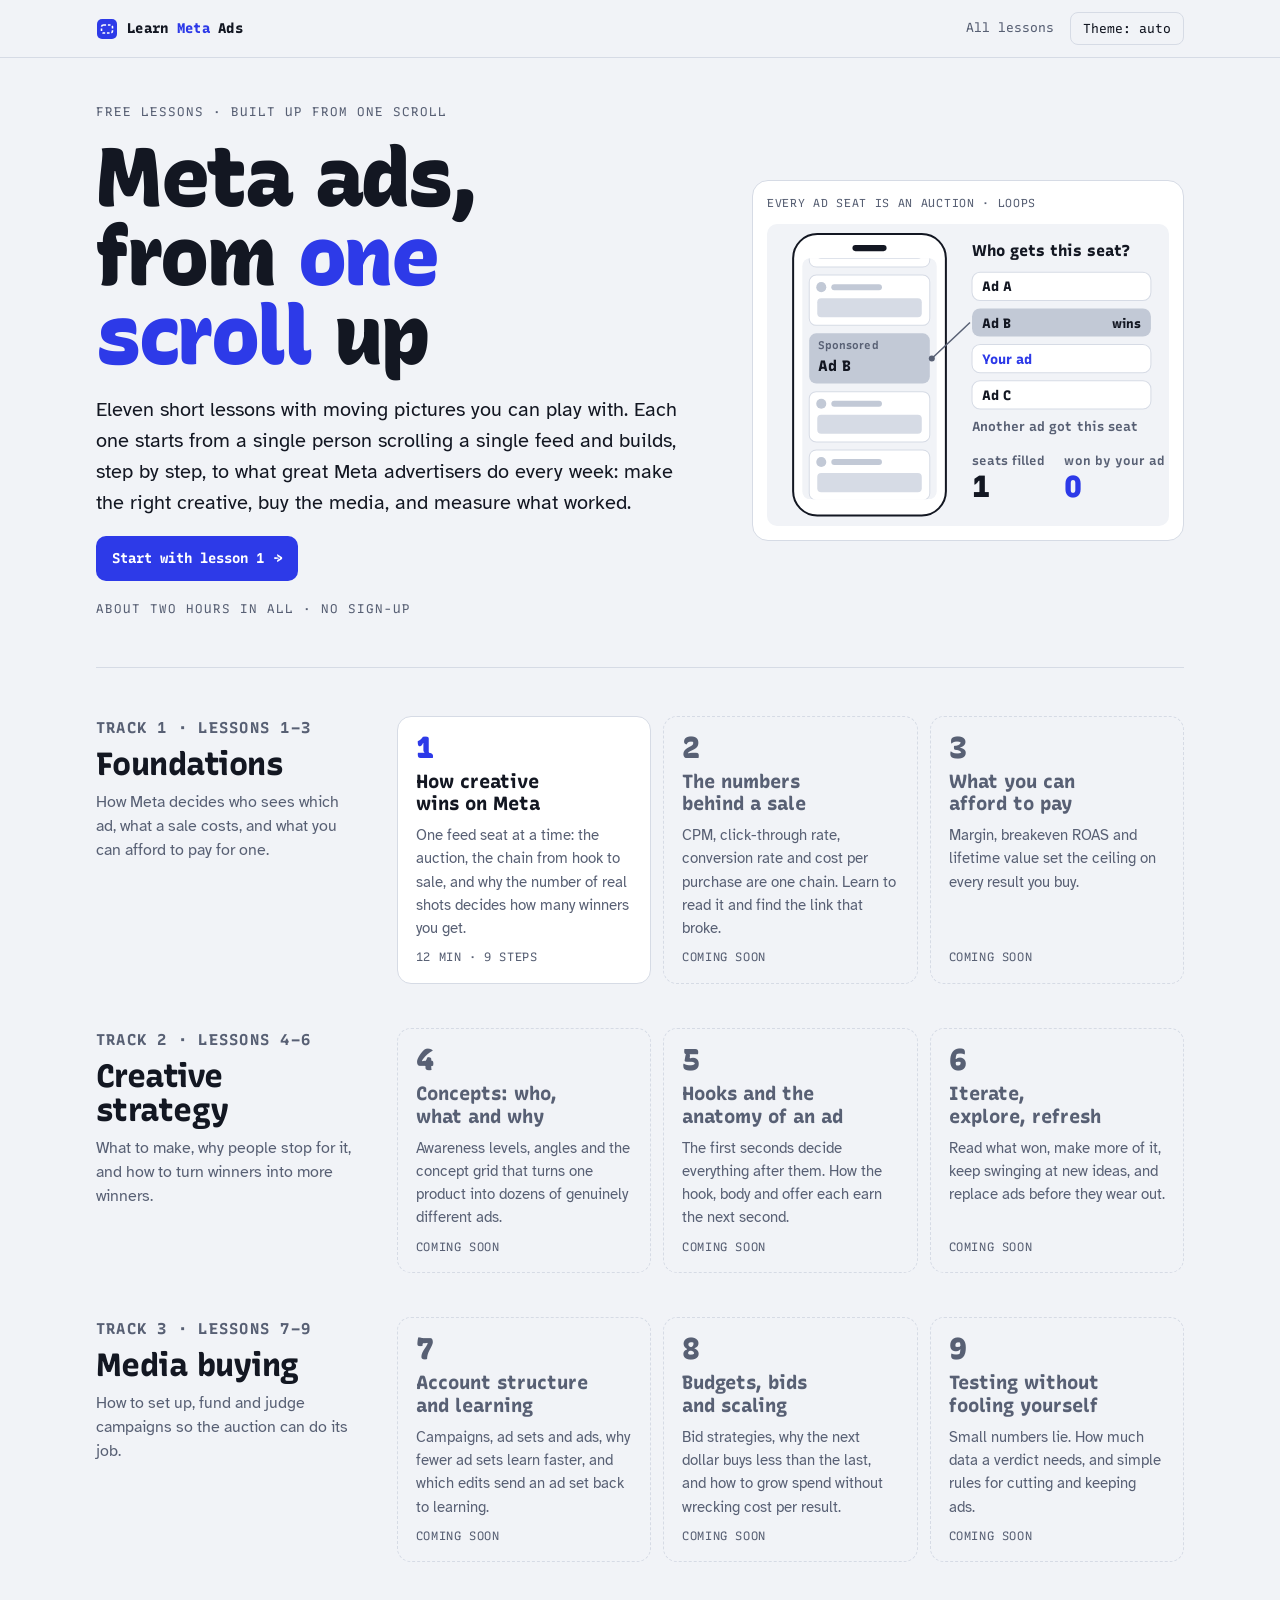
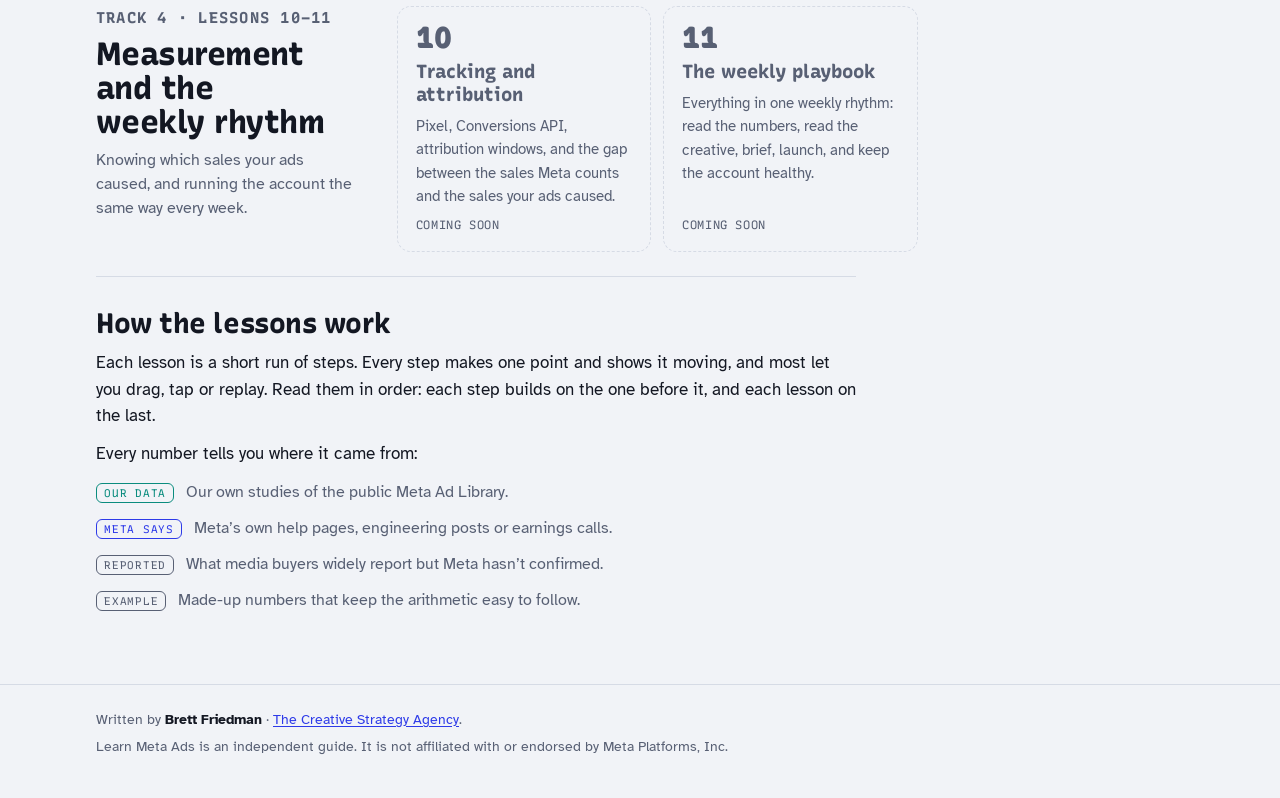
==== index.html @ d58ce07e "Launch Learn Meta Ads with lesson 1 and the home page Co-Authored-By: Claude Opus 5.5 <noreply@anthr" ====
<!doctype html>
<html lang="en">
<head>
<!-- head -->
<meta charset="utf-8">
<meta name="viewport" content="width=device-width, initial-scale=1, viewport-fit=cover">
<title>Learn Meta Ads: Meta advertising from the ground up</title>
<meta name="description" content="Free animated lessons on Meta ads: how the auction picks ads, creative strategy, media buying, measurement and the weekly routine of a great Meta advertiser.">
<link rel="canonical" href="https://learnmetaads.com/">
<meta property="og:type" content="website">
<meta property="og:site_name" content="Learn Meta Ads">
<meta property="og:title" content="Learn Meta Ads: Meta advertising from the ground up">
<meta property="og:description" content="Free animated lessons on Meta ads: how the auction picks ads, creative strategy, media buying, measurement and the weekly routine of a great Meta advertiser.">
<meta property="og:url" content="https://learnmetaads.com/">
<meta property="og:image" content="https://learnmetaads.com/og.png">
<meta name="twitter:card" content="summary_large_image">
<meta name="theme-color" content="#F1F3F7" media="(prefers-color-scheme: light)">
<meta name="theme-color" content="#0D1016" media="(prefers-color-scheme: dark)">
<link rel="icon" href="./favicon.svg" type="image/svg+xml">
<link rel="preconnect" href="https://fonts.googleapis.com">
<link rel="preconnect" href="https://fonts.gstatic.com" crossorigin>
<link rel="stylesheet" href="https://fonts.googleapis.com/css2?family=Atkinson+Hyperlegible:ital,wght@0,400;0,700;1,400&family=Recursive:slnt,wght,CASL,CRSV,MONO@-15..0,300..1000,0..1,0..1,0..1&display=swap">
<link rel="stylesheet" href="./assets/site.css">
<script>try{var t=localStorage.getItem('lma-theme');if(t==='light'||t==='dark')document.documentElement.dataset.theme=t}catch(e){}</script>
<!-- /head -->
</head>
<body>
<!-- bar -->
<header class="bar"><div class="bar-in">
<a class="mark" href="./"><svg width="22" height="22" viewBox="0 0 22 22" aria-hidden="true"><rect x="1" y="1" width="20" height="20" rx="5" style="fill:var(--you)"/><rect x="5.5" y="7" width="11" height="8" rx="2" style="fill:none;stroke:var(--on-you)" stroke-width="1.6" stroke-dasharray="2.6 1.8"/></svg><span>Learn <b>Meta</b> Ads</span></a>
<nav class="bar-nav" aria-label="Site"><a href="./#lessons">All lessons</a><button class="btn" type="button" data-theme-btn>Theme: auto</button></nav>
</div></header>
<!-- /bar -->
<main class="wrap">
  <header class="home-hero" id="top">
    <div class="copy">
      <p class="eyebrow">Free lessons · built up from one scroll</p>
      <h1>Meta ads, from <span>one scroll</span> up</h1>
      <p class="lede">Eleven short lessons with moving pictures you can play with. Each one starts from a single person scrolling a single feed and builds, step by step, to what great Meta advertisers do every week: make the right creative, buy the media, and measure what worked.</p>
      <a class="start" href="how-creative-wins/">Start with lesson 1 <span aria-hidden="true">→</span></a>
      <p class="eyebrow">About two hours in all · no sign-up</p>
    </div>
    <figure class="stage" id="hero">
      <div class="stage-head"><span class="tag">Every ad seat is an auction · loops</span></div>
      <canvas role="img" aria-label="A phone feed scrolls. Every fourth card is an empty ad seat. As each seat arrives, four ads compete for it and one fills it."></canvas>
    </figure>
  </header>

<!-- tracks -->
<div class="tracks" id="lessons">
<section class="track" aria-labelledby="t-foundations">
<div class="track-head"><p class="track-no">Track 1 · Lessons 1–3</p><h2 id="t-foundations">Foundations</h2><p>How Meta decides who sees which ad, what a sale costs, and what you can afford to pay for one.</p></div>
<ul class="cards">
<li><a class="card" href="how-creative-wins/"><span class="card-no">1</span><h3>How creative wins on Meta</h3><p>One feed seat at a time: the auction, the chain from hook to sale, and why the number of real shots decides how many winners you get.</p><span class="card-meta">12 min · 9 steps</span></a></li>
<li><div class="card soon"><span class="card-no">2</span><h3>The numbers behind a sale</h3><p>CPM, click-through rate, conversion rate and cost per purchase are one chain. Learn to read it and find the link that broke.</p><span class="card-meta">Coming soon</span></div></li>
<li><div class="card soon"><span class="card-no">3</span><h3>What you can afford to pay</h3><p>Margin, breakeven ROAS and lifetime value set the ceiling on every result you buy.</p><span class="card-meta">Coming soon</span></div></li>
</ul></section>
<section class="track" aria-labelledby="t-creative">
<div class="track-head"><p class="track-no">Track 2 · Lessons 4–6</p><h2 id="t-creative">Creative strategy</h2><p>What to make, why people stop for it, and how to turn winners into more winners.</p></div>
<ul class="cards">
<li><div class="card soon"><span class="card-no">4</span><h3>Concepts: who, what and why</h3><p>Awareness levels, angles and the concept grid that turns one product into dozens of genuinely different ads.</p><span class="card-meta">Coming soon</span></div></li>
<li><div class="card soon"><span class="card-no">5</span><h3>Hooks and the anatomy of an ad</h3><p>The first seconds decide everything after them. How the hook, body and offer each earn the next second.</p><span class="card-meta">Coming soon</span></div></li>
<li><div class="card soon"><span class="card-no">6</span><h3>Iterate, explore, refresh</h3><p>Read what won, make more of it, keep swinging at new ideas, and replace ads before they wear out.</p><span class="card-meta">Coming soon</span></div></li>
</ul></section>
<section class="track" aria-labelledby="t-buying">
<div class="track-head"><p class="track-no">Track 3 · Lessons 7–9</p><h2 id="t-buying">Media buying</h2><p>How to set up, fund and judge campaigns so the auction can do its job.</p></div>
<ul class="cards">
<li><div class="card soon"><span class="card-no">7</span><h3>Account structure and learning</h3><p>Campaigns, ad sets and ads, why fewer ad sets learn faster, and which edits send an ad set back to learning.</p><span class="card-meta">Coming soon</span></div></li>
<li><div class="card soon"><span class="card-no">8</span><h3>Budgets, bids and scaling</h3><p>Bid strategies, why the next dollar buys less than the last, and how to grow spend without wrecking cost per result.</p><span class="card-meta">Coming soon</span></div></li>
<li><div class="card soon"><span class="card-no">9</span><h3>Testing without fooling yourself</h3><p>Small numbers lie. How much data a verdict needs, and simple rules for cutting and keeping ads.</p><span class="card-meta">Coming soon</span></div></li>
</ul></section>
<section class="track" aria-labelledby="t-measure">
<div class="track-head"><p class="track-no">Track 4 · Lessons 10–11</p><h2 id="t-measure">Measurement and the weekly rhythm</h2><p>Knowing which sales your ads caused, and running the account the same way every week.</p></div>
<ul class="cards">
<li><div class="card soon"><span class="card-no">10</span><h3>Tracking and attribution</h3><p>Pixel, Conversions API, attribution windows, and the gap between the sales Meta counts and the sales your ads caused.</p><span class="card-meta">Coming soon</span></div></li>
<li><div class="card soon"><span class="card-no">11</span><h3>The weekly playbook</h3><p>Everything in one weekly rhythm: read the numbers, read the creative, brief, launch, and keep the account healthy.</p><span class="card-meta">Coming soon</span></div></li>
</ul></section>
</div>
<!-- /tracks -->

  <section class="about" aria-labelledby="how">
    <h2 id="how">How the lessons work</h2>
    <p>Each lesson is a short run of steps. Every step makes one point and shows it moving, and most let you drag, tap or replay. Read them in order: each step builds on the one before it, and each lesson on the last.</p>
    <p>Every number tells you where it came from:</p>
    <p class="data"><span class="label">Our data</span><span>Our own studies of the public Meta Ad Library.</span></p>
    <p class="data meta"><span class="label">Meta says</span><span>Meta’s own help pages, engineering posts or earnings calls.</span></p>
    <p class="data rep"><span class="label">Reported</span><span>What media buyers widely report but Meta hasn’t confirmed.</span></p>
    <p class="data rep"><span class="label">Example</span><span>Made-up numbers that keep the arithmetic easy to follow.</span></p>
  </section>
</main>
<!-- foot -->
<footer class="foot"><div class="foot-in">
<p>Written by <b>Brett Friedman</b> · <a href="https://thecreativestrategyagency.com/">The Creative Strategy Agency</a>.</p>
<p>Learn Meta Ads is an independent guide. It is not affiliated with or endorsed by Meta Platforms, Inc.</p>
</div></footer>
<!-- /foot -->
<script src="assets/engine.js"></script>
<script>
(() => {
'use strict';
const {C, TAU, seg, easeOut, rrect, txt, scene} = LMA;
const PAT = ['B', 'You', 'A', 'C', 'You', 'A', 'B', 'You'];
scene('hero', {loop:true, rest:4.7, draw(ctx, t){
  const P = {x:26, y:10, w:152, h:280}, S = {x:35, y:34, w:134, h:240};
  rrect(ctx, P.x, P.y, P.w, P.h, 24); ctx.fillStyle = C.surface; ctx.fill(); ctx.lineWidth = 2; ctx.strokeStyle = C.ink; ctx.stroke();
  rrect(ctx, P.x + P.w / 2 - 17, P.y + 11, 34, 6, 3); ctx.fillStyle = C.ink; ctx.fill();
  const pitch = 58, ch = 50, speed = 72, fill = S.h * .42, off = t * speed;
  const cx = S.x + 7, cw = S.w - 14;
  ctx.save(); rrect(ctx, S.x, S.y, S.w, S.h, 8); ctx.clip();
  ctx.fillStyle = C.bg; ctx.fillRect(S.x, S.y, S.w, S.h);
  const k0 = Math.max(0, Math.floor((off - 8) / pitch) - 1);
  for (let k = k0; k < k0 + 7; k++){
    const y = S.y + 8 + k * pitch - off;
    if (y > S.y + S.h || y + ch < S.y) continue;
    if (k % 4 === 3){
      const n = (k - 3) / 4, tf = (8 + k * pitch - fill) / speed;
      if (t < tf){
        ctx.save(); ctx.setLineDash([5, 4]); ctx.lineWidth = 1.5; ctx.strokeStyle = C.you; rrect(ctx, cx + .75, y + .75, cw - 1.5, ch - 1.5, 7); ctx.stroke(); ctx.restore();
        txt(ctx, 'ad seat', cx + cw / 2, y + ch / 2 + 4.5, {size:12.5, w:800, color:C.you, align:'center'});
      } else {
        const who = PAT[n % PAT.length], a = easeOut(seg(t, tf, tf + .3)), you = who === 'You';
        ctx.save(); ctx.globalAlpha = a; rrect(ctx, cx, y, cw, ch, 7); ctx.fillStyle = you ? C.you : C.faint; ctx.fill(); ctx.restore();
        txt(ctx, 'Sponsored', cx + 9, y + 16, {size:11, w:650, color:you ? C.onyou : C.muted, alpha:a});
        txt(ctx, you ? 'Your ad' : 'Ad ' + who, cx + 9, y + 37, {size:15, w:800, color:you ? C.onyou : C.ink, alpha:a});
      }
    } else {
      rrect(ctx, cx, y, cw, ch, 7); ctx.fillStyle = C.surface; ctx.fill(); ctx.lineWidth = 1; ctx.strokeStyle = C.line; ctx.stroke();
      ctx.fillStyle = C.faint; ctx.beginPath(); ctx.arc(cx + 12, y + 12, 5, 0, TAU); ctx.fill();
      rrect(ctx, cx + 22, y + 9, cw * .42, 6, 3); ctx.fill();
      rrect(ctx, cx + 8, y + 23, cw - 16, 19, 4); ctx.fillStyle = C.line; ctx.fill();
    }
  }
  ctx.restore();

  const X = 204, keys = ['A', 'B', 'You', 'C'];
  const sp = 4 * pitch / speed, base = (8 + 3 * pitch - fill) / speed;
  const n = Math.max(0, Math.floor((t - 1 - base) / sp) + 1), tf = base + n * sp, who = PAT[n % PAT.length];
  txt(ctx, 'Who gets this seat?', X, 32, {size:15.5, w:800});
  for (let i = 0; i < 4; i++){
    const y = 48 + i * 36, k = keys[i], isYou = k === 'You', won = t >= tf && who === k;
    rrect(ctx, X, y, 178, 28, 8);
    ctx.fillStyle = won ? (isYou ? C.you : C.faint) : C.surface; ctx.fill();
    if (!won){ ctx.lineWidth = 1; ctx.strokeStyle = C.line; ctx.stroke(); }
    txt(ctx, isYou ? 'Your ad' : 'Ad ' + k, X + 10, y + 19, {size:13.5, w:800, color:won && isYou ? C.onyou : (isYou ? C.you : C.ink)});
    if (t < tf){
      const w = 16 + 46 * (.5 + .5 * Math.sin(t * 5.2 + i * 1.9));
      rrect(ctx, X + 82, y + 10, w, 8, 4); ctx.fillStyle = isYou ? C.you : C.faint; ctx.fill();
    } else if (won){
      txt(ctx, 'wins', X + 168, y + 19, {size:12.5, w:800, color:isYou ? C.onyou : C.ink, align:'right'});
    }
  }
  if (t >= tf){
    const i = keys.indexOf(who), a = 1 - seg(t, tf + .6, tf + 1);
    const sy = S.y + 8 + (4 * n + 3) * pitch - off + ch / 2;
    if (a > 0 && sy > S.y && sy < S.y + S.h){
      ctx.save(); ctx.globalAlpha = a; ctx.strokeStyle = who === 'You' ? C.you : C.muted; ctx.lineWidth = 1.5;
      ctx.beginPath(); ctx.moveTo(X - 2, 48 + i * 36 + 14); ctx.lineTo(cx + cw + 2, sy); ctx.stroke();
      ctx.fillStyle = ctx.strokeStyle; ctx.beginPath(); ctx.arc(cx + cw + 2, sy, 3, 0, TAU); ctx.fill(); ctx.restore();
    }
  }
  txt(ctx, t < tf ? 'Scoring each ad for them' : (who === 'You' ? 'Your ad got this seat' : 'Another ad got this seat'), X, 206, {size:13, w:650, color:C.muted});
  const nf = t < base ? 0 : Math.floor((t - base) / sp) + 1;
  const yw = Math.floor(nf / 8) * 3 + PAT.slice(0, nf % 8).filter(x => x === 'You').length;
  txt(ctx, 'seats filled', X, 240, {size:12.5, w:650, color:C.muted});
  txt(ctx, String(nf), X, 272, {size:30, w:860});
  txt(ctx, 'won by your ad', X + 92, 240, {size:12.5, w:650, color:C.muted});
  txt(ctx, String(yw), X + 92, 272, {size:30, w:860, color:C.you});
}});
})();
</script>
</body>
</html>
---- assets/site.css ----
/* Learn Meta Ads: shared styles.
   Each lesson is a run of small experiments read top to bottom. A step pairs a short explanation with a live stage; on phones the stage drops under the text. */
:root{
  --bg:#F1F3F7;
  --surface:#FFFFFF;
  --ink:#131722;
  --muted:#586074;
  --line:#D6DBE5;
  --faint:#C2C9D6;
  --you:#2D3AE8;
  --you-soft:#E2E5FF;
  --on-you:#FFFFFF;
  --alt:#0A8C7E;
  --alt-soft:#D9F2EE;
  --win:#E3A300;
  --on-win:#1C1503;
  --loss:#C23B26;
  --loss-soft:#FBE3DE;
  --display:"Recursive", ui-sans-serif, system-ui, -apple-system, "Segoe UI", sans-serif;
  --body:"Atkinson Hyperlegible", ui-sans-serif, system-ui, -apple-system, "Segoe UI", sans-serif;
  --mono:"Recursive", ui-monospace, "SF Mono", Menlo, Consolas, monospace;
  color-scheme:light;
}
@media (prefers-color-scheme: dark){
  :root:not([data-theme="light"]){
    --bg:#0D1016; --surface:#151A23; --ink:#E6E9F0; --muted:#98A1B3; --line:#262D3A; --faint:#3A4354;
    --you:#8B95FF; --you-soft:#1D2350; --on-you:#0D1016; --alt:#3BCAB7; --alt-soft:#11302C; --win:#F2BD38; --on-win:#1C1503;
    --loss:#FF7B61; --loss-soft:#3A1A14;
    color-scheme:dark;
  }
}
:root[data-theme="dark"]{
  --bg:#0D1016; --surface:#151A23; --ink:#E6E9F0; --muted:#98A1B3; --line:#262D3A; --faint:#3A4354;
  --you:#8B95FF; --you-soft:#1D2350; --on-you:#0D1016; --alt:#3BCAB7; --alt-soft:#11302C; --win:#F2BD38; --on-win:#1C1503;
  --loss:#FF7B61; --loss-soft:#3A1A14;
  color-scheme:dark;
}
*{box-sizing:border-box}
html{-webkit-text-size-adjust:100%;padding-top:env(safe-area-inset-top,0px);padding-bottom:env(safe-area-inset-bottom,0px)}
@media (prefers-reduced-motion: no-preference){html{scroll-behavior:smooth}}
body{margin:0;background:var(--bg);color:var(--ink);font-family:var(--body);font-size:17px;line-height:1.55;-webkit-font-smoothing:antialiased}
img,svg{max-width:100%}
[hidden]{display:none!important}
a{color:var(--you);text-underline-offset:2px}
.gut{padding-left:max(16px,env(safe-area-inset-left,0px));padding-right:max(16px,env(safe-area-inset-right,0px))}
.wrap{max-width:1120px;margin:0 auto;padding-left:max(16px,env(safe-area-inset-left,0px));padding-right:max(16px,env(safe-area-inset-right,0px));padding-block:8px 40px}

.eyebrow,.stepno,.tag,.label,.toc a,.btn,.formula,.sliders output,.mark,.bar-nav a,.pager small,.card-meta,.track-no{font-family:var(--mono);font-variation-settings:"MONO" 1,"CASL" 0}
.eyebrow{font-size:12.5px;letter-spacing:.08em;text-transform:uppercase;color:var(--muted);margin:0}

/* site bar */
.bar{border-bottom:1px solid var(--line);background:var(--bg)}
.bar-in{max-width:1120px;margin:0 auto;padding-left:max(16px,env(safe-area-inset-left,0px));padding-right:max(16px,env(safe-area-inset-right,0px));padding-block:12px;display:flex;flex-wrap:wrap;align-items:center;justify-content:space-between;gap:10px 18px}
.mark{display:inline-flex;align-items:center;gap:9px;font-size:14px;font-weight:800;letter-spacing:.02em;color:var(--ink);text-decoration:none}
.mark svg{flex:none}
.mark span b{color:var(--you);font-weight:800}
.bar-nav{display:flex;align-items:center;gap:6px 16px;flex-wrap:wrap}
.bar-nav a{font-size:13px;color:var(--muted);text-decoration:none}
.bar-nav a:hover{color:var(--ink)}

/* lesson hero */
.hero{display:grid;gap:20px;padding-block:28px 44px;border-bottom:1px solid var(--line)}
h1{font-family:var(--display);font-variation-settings:"CASL" 1;font-weight:860;font-size:clamp(40px,7.2vw,82px);line-height:.96;letter-spacing:-.028em;margin:0;max-width:13ch;text-wrap:balance}
h1 span{color:var(--you)}
.lede{margin:0;max-width:58ch;font-size:clamp(17px,1.6vw,20px)}
.toc{display:flex;flex-wrap:wrap;gap:8px;margin:6px 0 0;padding:0;list-style:none}
.toc a{display:inline-flex;gap:8px;align-items:baseline;font-size:13px;padding:7px 11px;border:1px solid var(--line);border-radius:999px;background:var(--surface);color:var(--ink);text-decoration:none}
.toc a:hover{border-color:var(--you)}
.toc a b{color:var(--you)}

/* steps */
.step{display:grid;grid-template-columns:minmax(0,5fr) minmax(0,7fr);gap:clamp(20px,4vw,52px);align-items:start;padding-block:56px;border-bottom:1px solid var(--line);scroll-margin-top:8px}
.copy{display:grid;gap:14px;min-width:0}
.copy p,.copy ul,.copy ol{margin:0;max-width:62ch}
.copy ul,.copy ol{padding-left:20px;display:grid;gap:6px}
.stepno{font-size:13px;letter-spacing:.07em;text-transform:uppercase;color:var(--you);font-weight:700;margin:0}
h2{font-family:var(--display);font-variation-settings:"CASL" .55;font-weight:790;font-size:clamp(28px,3.3vw,40px);line-height:1.06;letter-spacing:-.016em;margin:0;text-wrap:balance}
.label{display:inline-block;font-size:11px;letter-spacing:.07em;text-transform:uppercase;padding:4px 8px 3px;border-radius:6px;white-space:nowrap;line-height:1.2}
.so,.data,.do{display:grid;grid-template-columns:auto minmax(0,1fr);gap:12px;align-items:baseline}
.so{font-weight:700;font-size:17.5px}
.so .label{background:var(--you);color:var(--on-you)}
.data{font-size:15.5px;color:var(--muted)}
.data .label{border:1px solid var(--alt);color:var(--alt);padding:3px 7px 2px}
.data.meta .label{border-color:var(--you);color:var(--you)}
.data.rep .label{border-color:var(--muted);color:var(--muted)}
.data strong{color:var(--ink)}
.do{font-size:15.5px}
.do .label{background:var(--alt-soft);color:var(--ink);border:1px solid var(--alt);padding:3px 7px 2px}

.stage{margin:0;background:var(--surface);border:1px solid var(--line);border-radius:16px;padding:14px;display:grid;gap:12px;min-width:0}
.stage-head{display:flex;flex-wrap:wrap;justify-content:space-between;align-items:center;gap:8px}
.tag{font-size:11.5px;letter-spacing:.06em;text-transform:uppercase;color:var(--muted)}
canvas{display:block;width:100%;height:auto;max-width:100%;border-radius:10px;background:var(--bg);touch-action:manipulation}
canvas.tap{cursor:pointer}
.btns{display:flex;flex-wrap:wrap;gap:8px}
.btn{font-size:13px;line-height:1;padding:9px 12px;border-radius:8px;border:1px solid var(--line);background:var(--bg);color:var(--ink);cursor:pointer}
.btn:hover{border-color:var(--ink)}
.btn.primary{background:var(--you);border-color:var(--you);color:var(--on-you)}
.btn[aria-pressed="true"]{background:var(--ink);border-color:var(--ink);color:var(--bg)}
.btn:focus-visible,.toc a:focus-visible,input[type=range]:focus-visible,a:focus-visible,select:focus-visible{outline:2px solid var(--you);outline-offset:2px}

.chain{display:flex;flex-wrap:wrap;gap:6px 16px;font-size:14px;margin:0;padding:0;list-style:none}
.chain li{display:flex;align-items:center;gap:7px}
.chain b{font-variant-numeric:tabular-nums}
.sw{width:11px;height:11px;border-radius:50%;flex:none}
.formula{font-size:13px;margin:0;color:var(--muted);overflow-wrap:anywhere;line-height:1.5}
.formula strong{color:var(--ink)}
.sliders{display:grid;grid-template-columns:repeat(2,minmax(0,1fr));gap:12px 20px}
.sliders.one{grid-template-columns:minmax(0,1fr)}
.sliders label{display:grid;gap:4px;font-size:14.5px}
.sliders .row{display:flex;justify-content:space-between;gap:8px}
.sliders .row em{font-style:normal;color:var(--muted)}
.sliders output{font-weight:700;font-variant-numeric:tabular-nums}
input[type=range]{width:100%;margin:0;accent-color:var(--you)}
.legend{display:flex;flex-wrap:wrap;gap:6px 16px;margin:0;padding:0;list-style:none;font-size:14px;color:var(--muted)}
.legend li{display:flex;align-items:center;gap:7px}
.legend svg{flex:none}
.vol{display:flex;flex-wrap:wrap;align-items:baseline;gap:6px 10px;margin:0;font-size:15px}
.vol b{font-family:var(--display);font-variation-settings:"CASL" 1;font-weight:860;font-size:34px;line-height:1;font-variant-numeric:tabular-nums}
.vol b.w{color:var(--on-win);background:var(--win);padding:2px 8px 0;border-radius:8px}
.vol b.l{color:var(--loss)}
.readout{display:grid;grid-template-columns:repeat(auto-fit,minmax(min(100%,120px),1fr));gap:8px;margin:0}
.readout div{background:var(--bg);border-radius:10px;padding:8px 10px;display:grid;gap:2px;min-width:0}
.readout dt{font-size:12.5px;color:var(--muted)}
.readout dd{margin:0;font-family:var(--display);font-variation-settings:"CASL" .6;font-weight:820;font-size:22px;line-height:1.1;font-variant-numeric:tabular-nums}
.readout .hot dd{color:var(--you)}
.readout .bad dd{color:var(--loss)}

.tbl{overflow-x:auto;margin:0;max-width:100%}
.tbl table{border-collapse:collapse;font-size:14.5px;min-width:480px;width:100%}
.tbl th,.tbl td{text-align:left;padding:8px 10px;border-bottom:1px solid var(--line);vertical-align:top}
.tbl th{font-family:var(--mono);font-variation-settings:"MONO" 1;font-size:12px;letter-spacing:.05em;text-transform:uppercase;color:var(--muted);font-weight:600}

.recap{padding-block:56px;border-bottom:1px solid var(--line);display:grid;gap:22px;scroll-margin-top:8px}
.recap ol{list-style:none;margin:0;padding:0;display:grid;gap:14px;counter-reset:r;max-width:820px}
.recap li{counter-increment:r;display:grid;grid-template-columns:44px minmax(0,1fr);gap:14px;align-items:baseline;font-size:clamp(18px,1.8vw,21px);line-height:1.4}
.recap li::before{content:counter(r);font-family:var(--display);font-variation-settings:"CASL" 1;font-weight:860;font-size:30px;line-height:1;color:var(--you)}

.sources{padding-block:36px 8px;display:grid;gap:12px;font-size:14.5px;color:var(--muted)}
.sources h3{font-family:var(--display);font-variation-settings:"CASL" .5;font-weight:760;font-size:18px;color:var(--ink);margin:0}
.sources ul{margin:0;padding-left:18px;display:grid;gap:6px;max-width:84ch}

/* prev / next */
.pager{display:grid;grid-template-columns:repeat(2,minmax(0,1fr));gap:12px;padding-block:28px 8px}
.pager > a,.pager > div{display:grid;gap:4px;padding:16px 18px;border:1px solid var(--line);border-radius:14px;background:var(--surface);color:var(--ink);text-decoration:none;min-width:0}
.pager > div.soon{border-style:dashed;background:transparent;color:var(--muted)}
.pager a:hover{border-color:var(--you)}
.pager .next{text-align:right}
.pager small{font-size:12px;letter-spacing:.07em;text-transform:uppercase;color:var(--muted)}
.pager span{font-family:var(--display);font-variation-settings:"CASL" .55;font-weight:780;font-size:19px;line-height:1.2}
.pager .gap{visibility:hidden}

/* site footer */
.foot{border-top:1px solid var(--line);margin-top:24px}
.foot-in{max-width:1120px;margin:0 auto;padding-left:max(16px,env(safe-area-inset-left,0px));padding-right:max(16px,env(safe-area-inset-right,0px));padding-block:24px 40px;display:grid;gap:6px;font-size:14px;color:var(--muted)}
.foot-in p{margin:0;max-width:80ch}
.foot-in b{color:var(--ink)}

/* home */
.home-hero{display:grid;grid-template-columns:minmax(0,7fr) minmax(0,5fr);gap:clamp(20px,4vw,52px);align-items:center;padding-block:36px 48px;border-bottom:1px solid var(--line)}
.home-hero .copy{gap:18px}
.home-hero h1{max-width:11ch}
.start{display:inline-flex;align-items:center;gap:10px;justify-self:start;font-family:var(--mono);font-variation-settings:"MONO" 1;font-size:14px;font-weight:700;padding:12px 16px;border-radius:10px;background:var(--you);color:var(--on-you);text-decoration:none}
.start:hover{filter:brightness(1.08)}
.tracks{display:grid;gap:44px;padding-block:48px 24px}
.track{display:grid;grid-template-columns:minmax(0,3fr) minmax(0,9fr);gap:clamp(16px,3vw,40px);align-items:start}
.track-head{display:grid;gap:8px;min-width:0}
.track-no{font-size:12.5px;letter-spacing:.08em;text-transform:uppercase;color:var(--you);font-weight:700;margin:0}
.track-head h2{font-size:clamp(24px,2.6vw,32px)}
.track-head p{margin:0;color:var(--muted);font-size:15.5px}
.cards{display:grid;grid-template-columns:repeat(auto-fill,minmax(min(100%,250px),1fr));gap:12px;margin:0;padding:0;list-style:none}
.card{display:grid;grid-template-rows:auto auto 1fr auto;gap:8px;height:100%;padding:16px 18px;border:1px solid var(--line);border-radius:14px;background:var(--surface);color:var(--ink);text-decoration:none;min-width:0}
a.card:hover{border-color:var(--you)}
.card-no{font-family:var(--display);font-variation-settings:"CASL" 1;font-weight:860;font-size:30px;line-height:1;color:var(--you)}
.card h3{font-family:var(--display);font-variation-settings:"CASL" .55;font-weight:780;font-size:19px;line-height:1.2;margin:0;text-wrap:balance}
.card p{margin:0;font-size:15px;color:var(--muted)}
.card-meta{font-size:12px;letter-spacing:.05em;text-transform:uppercase;color:var(--muted)}
.card.soon{border-style:dashed;background:transparent}
.card.soon .card-no,.card.soon h3{color:var(--muted)}
.about{display:grid;gap:12px;padding-block:32px 8px;border-top:1px solid var(--line);max-width:760px}
.about h2{font-size:clamp(22px,2.4vw,28px)}
.about p{margin:0}

@media (max-width:820px){
  .step{grid-template-columns:minmax(0,1fr);padding-block:40px}
  .sliders{grid-template-columns:minmax(0,1fr)}
  .stage{padding:10px}
  .home-hero,.track{grid-template-columns:minmax(0,1fr)}
}
@media (max-width:520px){
  .stage{padding:8px;margin-inline:-6px;border-radius:14px}
  .pager{grid-template-columns:minmax(0,1fr)}
  .pager .next{text-align:left}
}
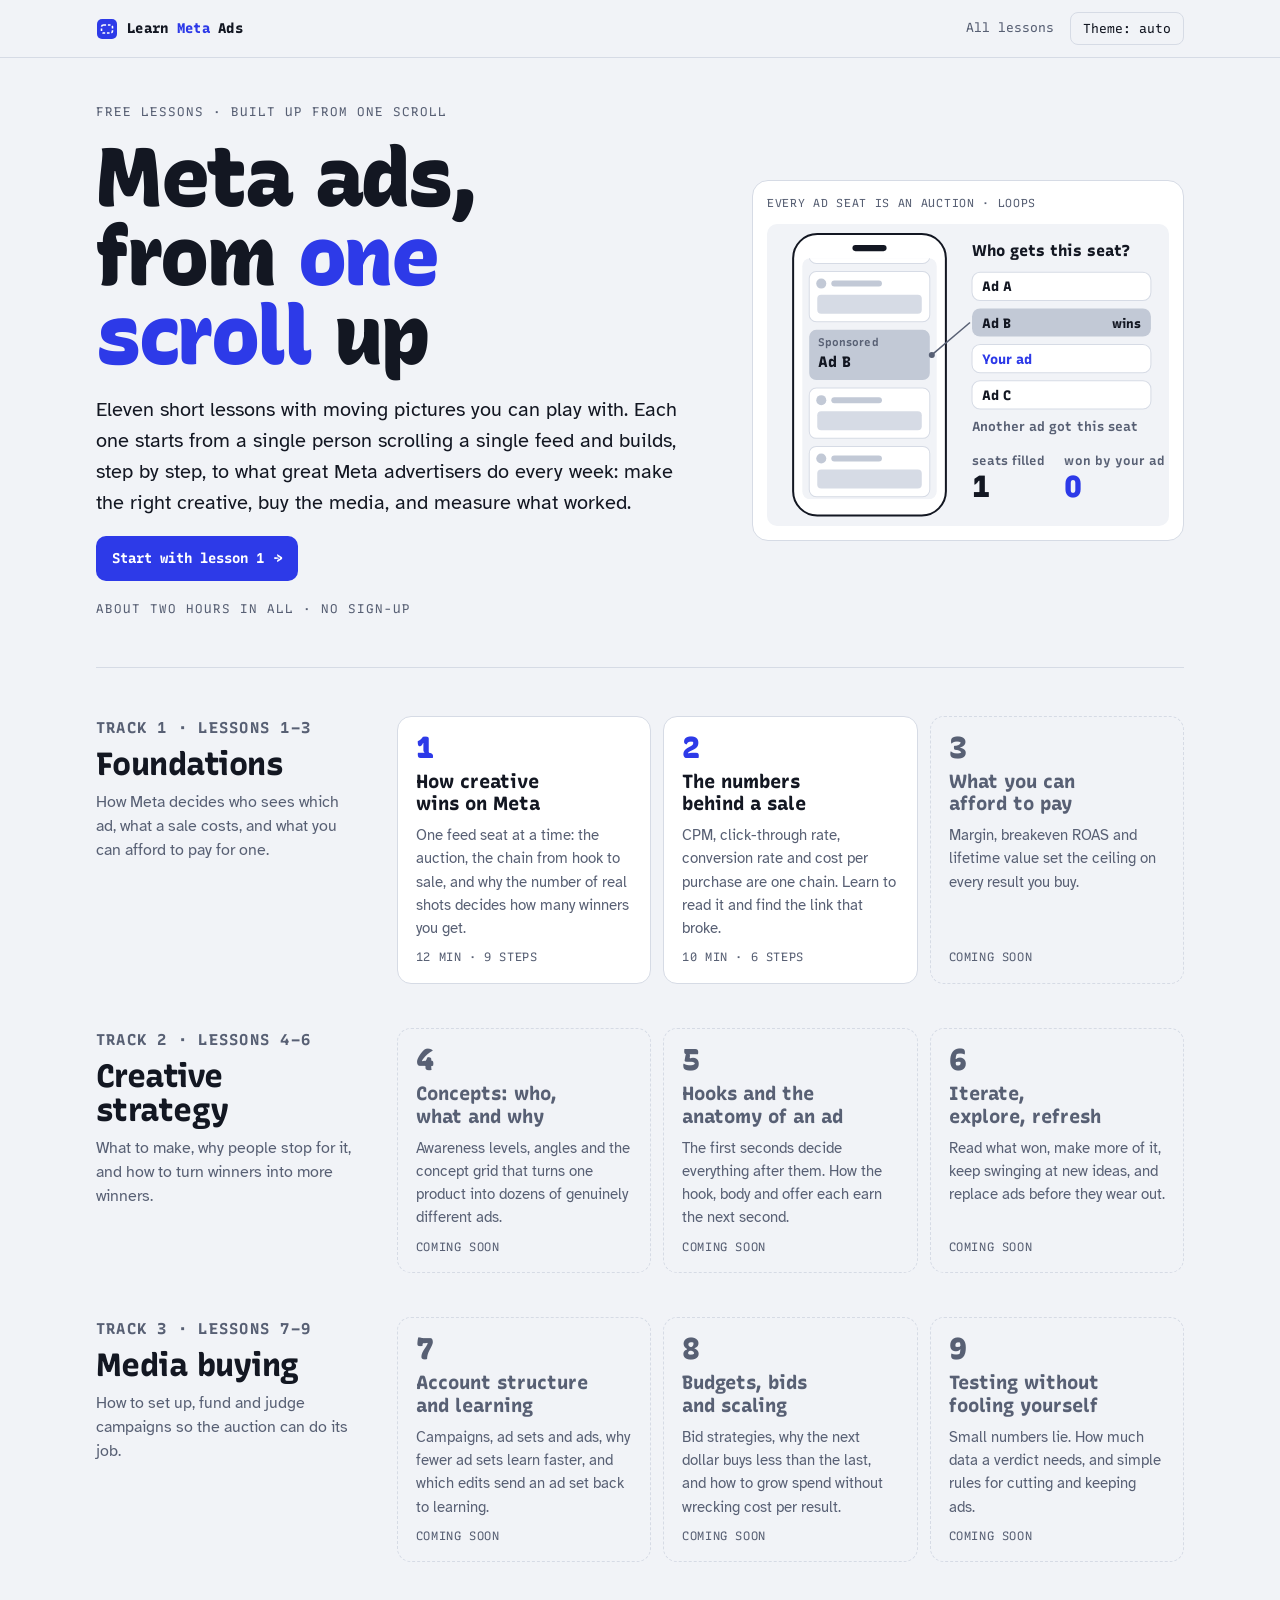
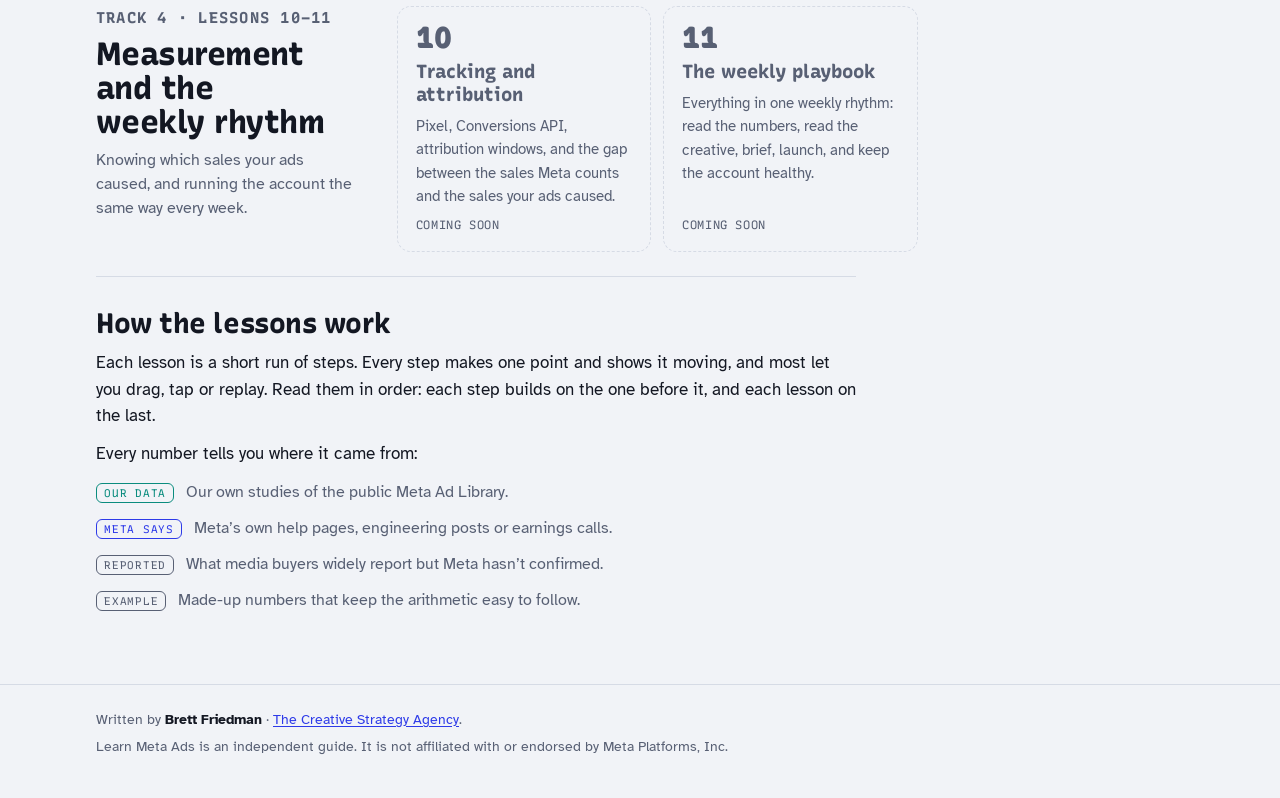
==== commit 5ab3e0e9: "Add lesson 2: the numbers behind a sale Co-Authored-By: Claude Opus 5.5 <noreply@anthropic.com>" ====
--- a/index.html
+++ b/index.html
@@ -52,7 +52,7 @@
 <div class="track-head"><p class="track-no">Track 1 · Lessons 1–3</p><h2 id="t-foundations">Foundations</h2><p>How Meta decides who sees which ad, what a sale costs, and what you can afford to pay for one.</p></div>
 <ul class="cards">
 <li><a class="card" href="how-creative-wins/"><span class="card-no">1</span><h3>How creative wins on Meta</h3><p>One feed seat at a time: the auction, the chain from hook to sale, and why the number of real shots decides how many winners you get.</p><span class="card-meta">12 min · 9 steps</span></a></li>
-<li><div class="card soon"><span class="card-no">2</span><h3>The numbers behind a sale</h3><p>CPM, click-through rate, conversion rate and cost per purchase are one chain. Learn to read it and find the link that broke.</p><span class="card-meta">Coming soon</span></div></li>
+<li><a class="card" href="the-numbers/"><span class="card-no">2</span><h3>The numbers behind a sale</h3><p>CPM, click-through rate, conversion rate and cost per purchase are one chain. Learn to read it and find the link that broke.</p><span class="card-meta">10 min · 6 steps</span></a></li>
 <li><div class="card soon"><span class="card-no">3</span><h3>What you can afford to pay</h3><p>Margin, breakeven ROAS and lifetime value set the ceiling on every result you buy.</p><span class="card-meta">Coming soon</span></div></li>
 </ul></section>
 <section class="track" aria-labelledby="t-creative">
--- a/assets/site.css
+++ b/assets/site.css
@@ -119,6 +119,13 @@
 .vol b{font-family:var(--display);font-variation-settings:"CASL" 1;font-weight:860;font-size:34px;line-height:1;font-variant-numeric:tabular-nums}
 .vol b.w{color:var(--on-win);background:var(--win);padding:2px 8px 0;border-radius:8px}
 .vol b.l{color:var(--loss)}
+.calc{display:grid;grid-template-columns:repeat(auto-fit,minmax(min(100%,150px),1fr));gap:10px 14px;margin:0}
+.calc label{display:grid;gap:4px;font-size:14px;color:var(--muted);min-width:0}
+.calc input{font:700 16px/1.2 var(--mono);font-variation-settings:"MONO" 1;font-variant-numeric:tabular-nums;width:100%;min-width:0;padding:8px 10px;border:1px solid var(--line);border-radius:8px;background:var(--bg);color:var(--ink)}
+.calc input:focus-visible{outline:2px solid var(--you);outline-offset:1px}
+.check{list-style:none;margin:0;padding:0;display:grid;gap:8px}
+.check label{display:grid;grid-template-columns:auto minmax(0,1fr);gap:10px;align-items:baseline;font-size:15.5px;cursor:pointer}
+.check input{accent-color:var(--you);width:17px;height:17px;margin:0;transform:translateY(3px)}
 .readout{display:grid;grid-template-columns:repeat(auto-fit,minmax(min(100%,120px),1fr));gap:8px;margin:0}
 .readout div{background:var(--bg);border-radius:10px;padding:8px 10px;display:grid;gap:2px;min-width:0}
 .readout dt{font-size:12.5px;color:var(--muted)}
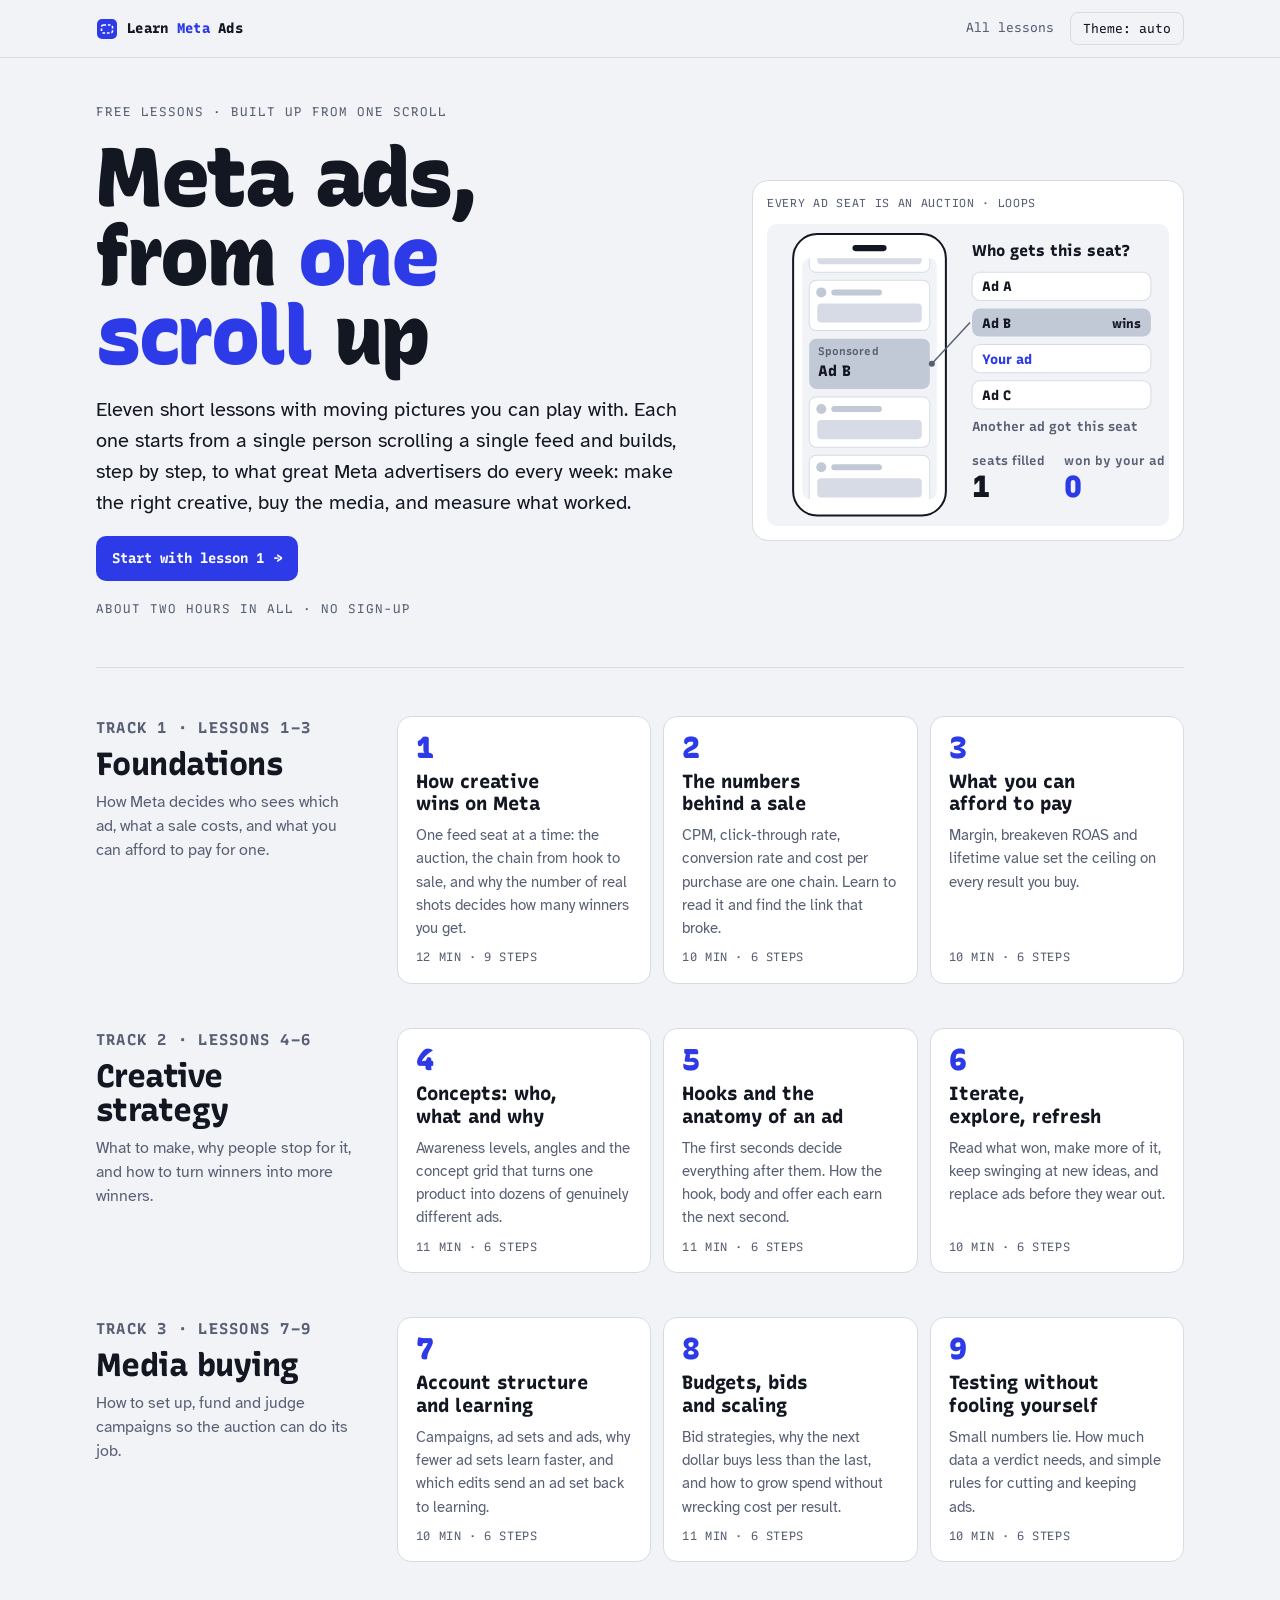
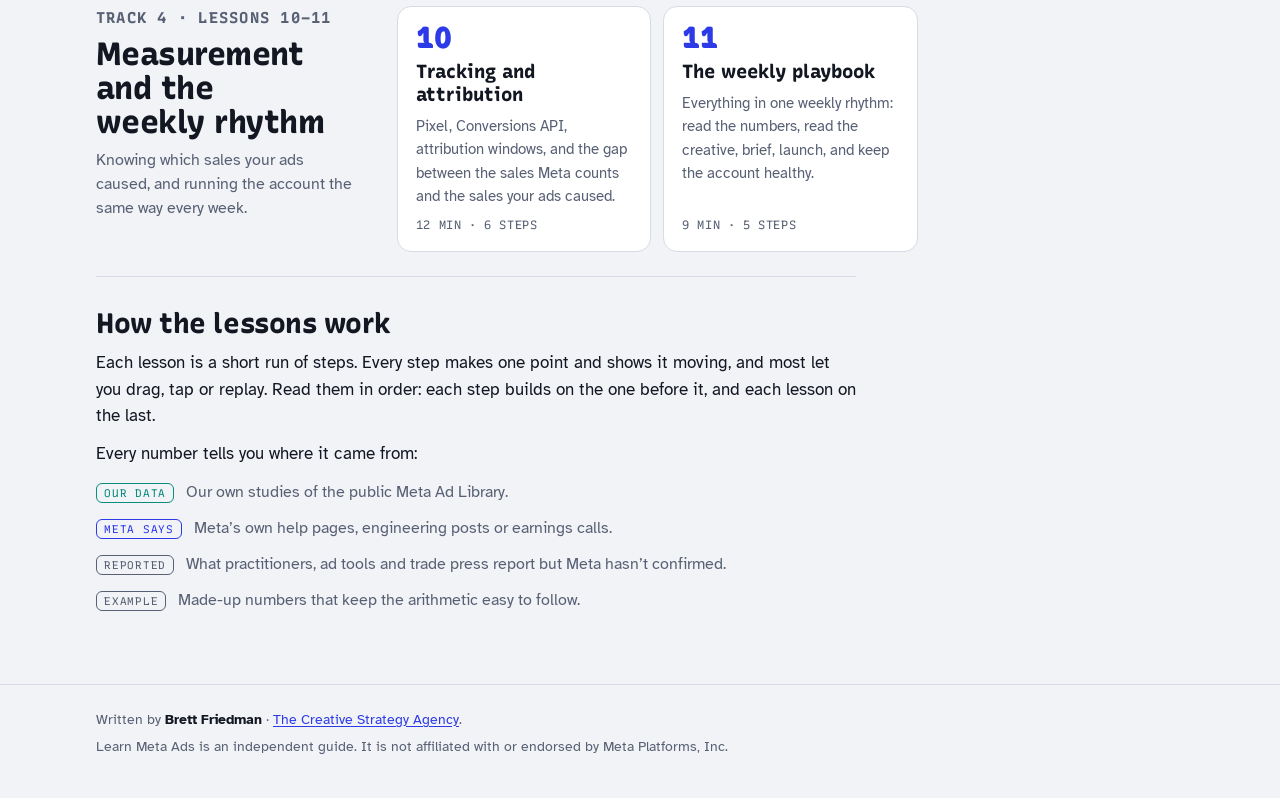
==== commit 4e6895cd: "Add lessons 3 to 11: the full Learn Meta Ads course Nine new animated lessons cover what you can pay" ====
--- a/index.html
+++ b/index.html
@@ -53,27 +53,27 @@
 <ul class="cards">
 <li><a class="card" href="how-creative-wins/"><span class="card-no">1</span><h3>How creative wins on Meta</h3><p>One feed seat at a time: the auction, the chain from hook to sale, and why the number of real shots decides how many winners you get.</p><span class="card-meta">12 min · 9 steps</span></a></li>
 <li><a class="card" href="the-numbers/"><span class="card-no">2</span><h3>The numbers behind a sale</h3><p>CPM, click-through rate, conversion rate and cost per purchase are one chain. Learn to read it and find the link that broke.</p><span class="card-meta">10 min · 6 steps</span></a></li>
-<li><div class="card soon"><span class="card-no">3</span><h3>What you can afford to pay</h3><p>Margin, breakeven ROAS and lifetime value set the ceiling on every result you buy.</p><span class="card-meta">Coming soon</span></div></li>
+<li><a class="card" href="what-you-can-pay/"><span class="card-no">3</span><h3>What you can afford to pay</h3><p>Margin, breakeven ROAS and lifetime value set the ceiling on every result you buy.</p><span class="card-meta">10 min · 6 steps</span></a></li>
 </ul></section>
 <section class="track" aria-labelledby="t-creative">
 <div class="track-head"><p class="track-no">Track 2 · Lessons 4–6</p><h2 id="t-creative">Creative strategy</h2><p>What to make, why people stop for it, and how to turn winners into more winners.</p></div>
 <ul class="cards">
-<li><div class="card soon"><span class="card-no">4</span><h3>Concepts: who, what and why</h3><p>Awareness levels, angles and the concept grid that turns one product into dozens of genuinely different ads.</p><span class="card-meta">Coming soon</span></div></li>
-<li><div class="card soon"><span class="card-no">5</span><h3>Hooks and the anatomy of an ad</h3><p>The first seconds decide everything after them. How the hook, body and offer each earn the next second.</p><span class="card-meta">Coming soon</span></div></li>
-<li><div class="card soon"><span class="card-no">6</span><h3>Iterate, explore, refresh</h3><p>Read what won, make more of it, keep swinging at new ideas, and replace ads before they wear out.</p><span class="card-meta">Coming soon</span></div></li>
+<li><a class="card" href="concepts/"><span class="card-no">4</span><h3>Concepts: who, what and why</h3><p>Awareness levels, angles and the concept grid that turns one product into dozens of genuinely different ads.</p><span class="card-meta">11 min · 6 steps</span></a></li>
+<li><a class="card" href="hooks/"><span class="card-no">5</span><h3>Hooks and the anatomy of an ad</h3><p>The first seconds decide everything after them. How the hook, body and offer each earn the next second.</p><span class="card-meta">11 min · 6 steps</span></a></li>
+<li><a class="card" href="iterate-and-refresh/"><span class="card-no">6</span><h3>Iterate, explore, refresh</h3><p>Read what won, make more of it, keep swinging at new ideas, and replace ads before they wear out.</p><span class="card-meta">10 min · 6 steps</span></a></li>
 </ul></section>
 <section class="track" aria-labelledby="t-buying">
 <div class="track-head"><p class="track-no">Track 3 · Lessons 7–9</p><h2 id="t-buying">Media buying</h2><p>How to set up, fund and judge campaigns so the auction can do its job.</p></div>
 <ul class="cards">
-<li><div class="card soon"><span class="card-no">7</span><h3>Account structure and learning</h3><p>Campaigns, ad sets and ads, why fewer ad sets learn faster, and which edits send an ad set back to learning.</p><span class="card-meta">Coming soon</span></div></li>
-<li><div class="card soon"><span class="card-no">8</span><h3>Budgets, bids and scaling</h3><p>Bid strategies, why the next dollar buys less than the last, and how to grow spend without wrecking cost per result.</p><span class="card-meta">Coming soon</span></div></li>
-<li><div class="card soon"><span class="card-no">9</span><h3>Testing without fooling yourself</h3><p>Small numbers lie. How much data a verdict needs, and simple rules for cutting and keeping ads.</p><span class="card-meta">Coming soon</span></div></li>
+<li><a class="card" href="account-structure/"><span class="card-no">7</span><h3>Account structure and learning</h3><p>Campaigns, ad sets and ads, why fewer ad sets learn faster, and which edits send an ad set back to learning.</p><span class="card-meta">10 min · 6 steps</span></a></li>
+<li><a class="card" href="budgets-bids-scaling/"><span class="card-no">8</span><h3>Budgets, bids and scaling</h3><p>Bid strategies, why the next dollar buys less than the last, and how to grow spend without wrecking cost per result.</p><span class="card-meta">11 min · 6 steps</span></a></li>
+<li><a class="card" href="testing/"><span class="card-no">9</span><h3>Testing without fooling yourself</h3><p>Small numbers lie. How much data a verdict needs, and simple rules for cutting and keeping ads.</p><span class="card-meta">10 min · 6 steps</span></a></li>
 </ul></section>
 <section class="track" aria-labelledby="t-measure">
 <div class="track-head"><p class="track-no">Track 4 · Lessons 10–11</p><h2 id="t-measure">Measurement and the weekly rhythm</h2><p>Knowing which sales your ads caused, and running the account the same way every week.</p></div>
 <ul class="cards">
-<li><div class="card soon"><span class="card-no">10</span><h3>Tracking and attribution</h3><p>Pixel, Conversions API, attribution windows, and the gap between the sales Meta counts and the sales your ads caused.</p><span class="card-meta">Coming soon</span></div></li>
-<li><div class="card soon"><span class="card-no">11</span><h3>The weekly playbook</h3><p>Everything in one weekly rhythm: read the numbers, read the creative, brief, launch, and keep the account healthy.</p><span class="card-meta">Coming soon</span></div></li>
+<li><a class="card" href="tracking-attribution/"><span class="card-no">10</span><h3>Tracking and attribution</h3><p>Pixel, Conversions API, attribution windows, and the gap between the sales Meta counts and the sales your ads caused.</p><span class="card-meta">12 min · 6 steps</span></a></li>
+<li><a class="card" href="weekly-playbook/"><span class="card-no">11</span><h3>The weekly playbook</h3><p>Everything in one weekly rhythm: read the numbers, read the creative, brief, launch, and keep the account healthy.</p><span class="card-meta">9 min · 5 steps</span></a></li>
 </ul></section>
 </div>
 <!-- /tracks -->
@@ -84,7 +84,7 @@
     <p>Every number tells you where it came from:</p>
     <p class="data"><span class="label">Our data</span><span>Our own studies of the public Meta Ad Library.</span></p>
     <p class="data meta"><span class="label">Meta says</span><span>Meta’s own help pages, engineering posts or earnings calls.</span></p>
-    <p class="data rep"><span class="label">Reported</span><span>What media buyers widely report but Meta hasn’t confirmed.</span></p>
+    <p class="data rep"><span class="label">Reported</span><span>What practitioners, ad tools and trade press report but Meta hasn’t confirmed.</span></p>
     <p class="data rep"><span class="label">Example</span><span>Made-up numbers that keep the arithmetic easy to follow.</span></p>
   </section>
 </main>
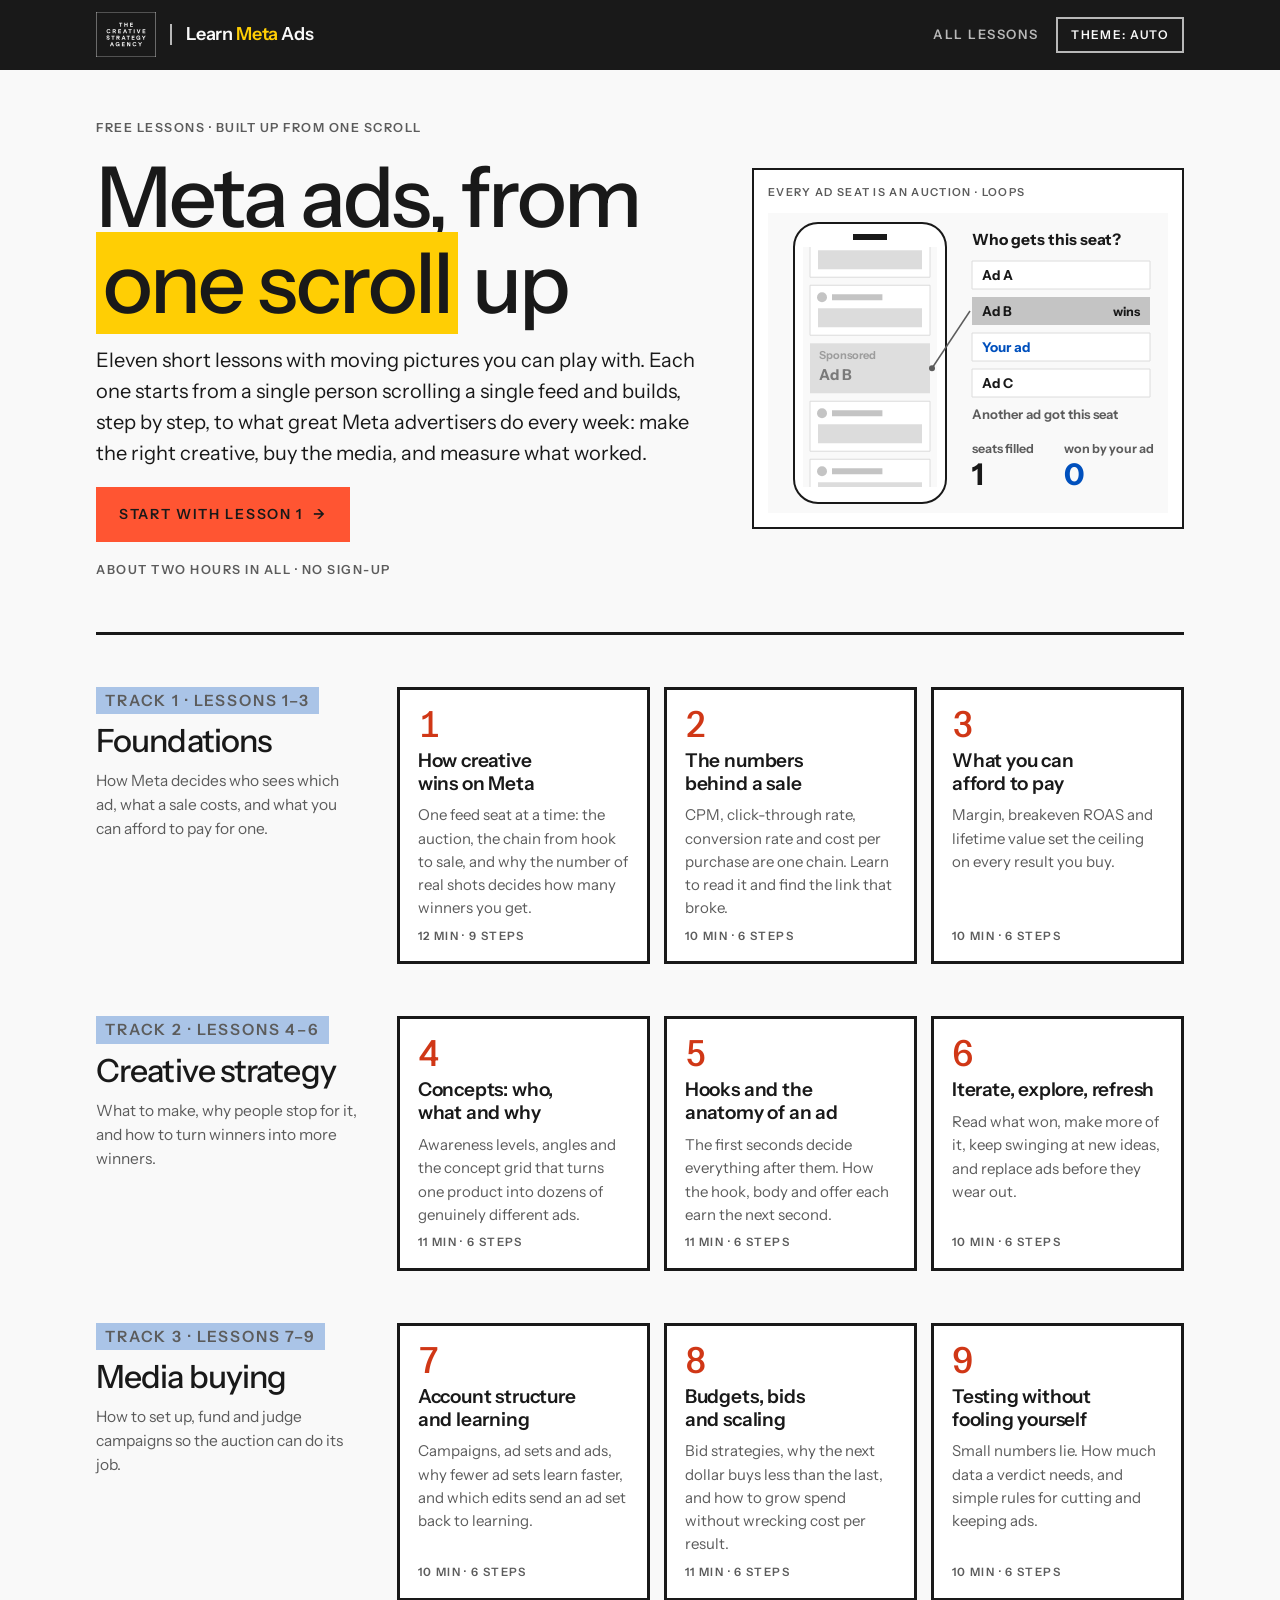
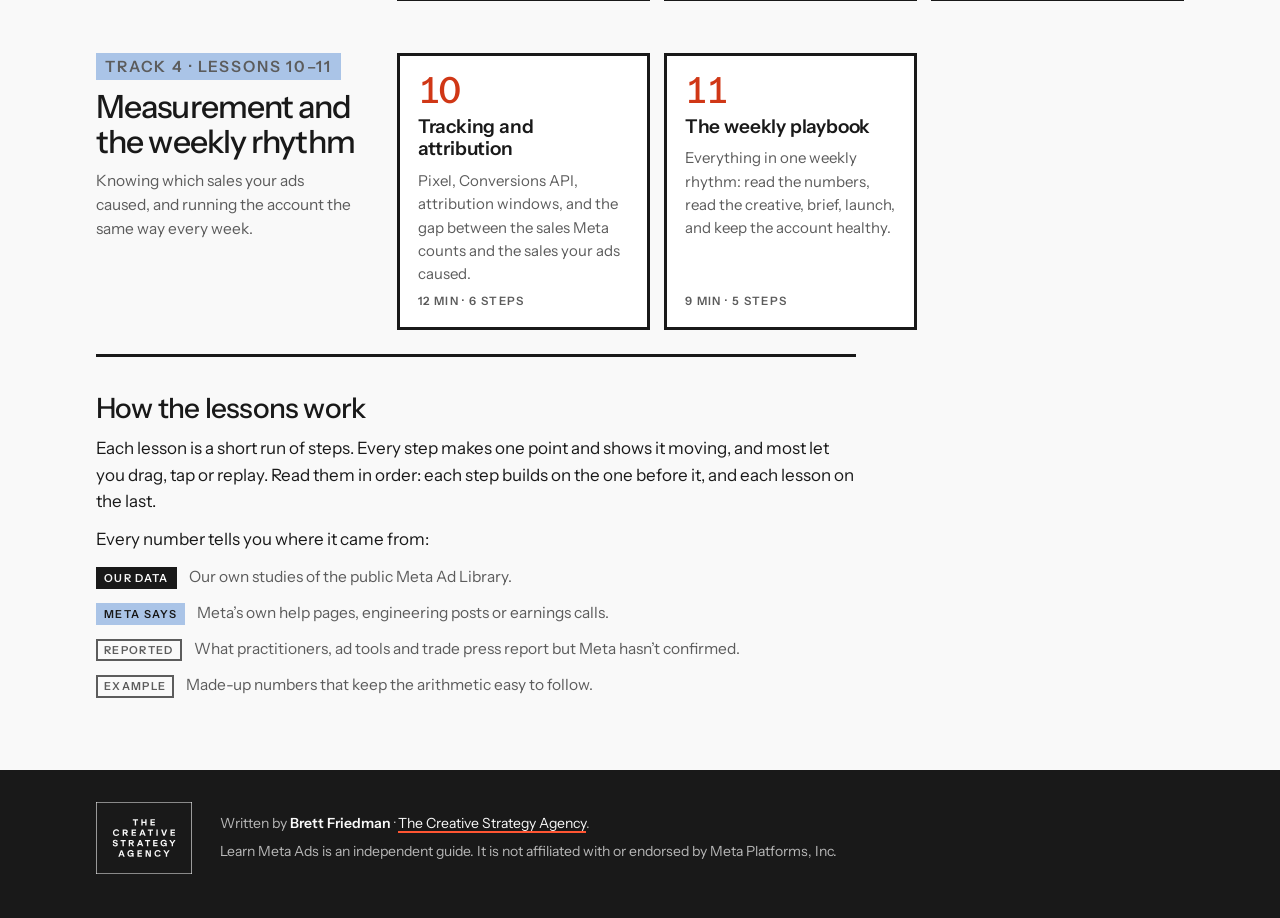
==== commit 526d84cf: "Restyle the site in The Creative Strategy Agency's brand Instrument Sans throughout, ink #191919 bar" ====
--- a/index.html
+++ b/index.html
@@ -14,12 +14,11 @@
 <meta property="og:url" content="https://learnmetaads.com/">
 <meta property="og:image" content="https://learnmetaads.com/og.png">
 <meta name="twitter:card" content="summary_large_image">
-<meta name="theme-color" content="#F1F3F7" media="(prefers-color-scheme: light)">
-<meta name="theme-color" content="#0D1016" media="(prefers-color-scheme: dark)">
+<meta name="theme-color" content="#191919">
 <link rel="icon" href="./favicon.svg" type="image/svg+xml">
 <link rel="preconnect" href="https://fonts.googleapis.com">
 <link rel="preconnect" href="https://fonts.gstatic.com" crossorigin>
-<link rel="stylesheet" href="https://fonts.googleapis.com/css2?family=Atkinson+Hyperlegible:ital,wght@0,400;0,700;1,400&family=Recursive:slnt,wght,CASL,CRSV,MONO@-15..0,300..1000,0..1,0..1,0..1&display=swap">
+<link rel="stylesheet" href="https://fonts.googleapis.com/css2?family=Instrument+Sans:ital,wght@0,400..700;1,400..700&display=swap">
 <link rel="stylesheet" href="./assets/site.css">
 <script>try{var t=localStorage.getItem('lma-theme');if(t==='light'||t==='dark')document.documentElement.dataset.theme=t}catch(e){}</script>
 <!-- /head -->
@@ -27,7 +26,7 @@
 <body>
 <!-- bar -->
 <header class="bar"><div class="bar-in">
-<a class="mark" href="./"><svg width="22" height="22" viewBox="0 0 22 22" aria-hidden="true"><rect x="1" y="1" width="20" height="20" rx="5" style="fill:var(--you)"/><rect x="5.5" y="7" width="11" height="8" rx="2" style="fill:none;stroke:var(--on-you)" stroke-width="1.6" stroke-dasharray="2.6 1.8"/></svg><span>Learn <b>Meta</b> Ads</span></a>
+<a class="mark" href="./" aria-label="Learn Meta Ads, home"><img src="./assets/tcsa-logo.svg" alt="" width="60" height="45"><span>Learn <b>Meta</b> Ads</span></a>
 <nav class="bar-nav" aria-label="Site"><a href="./#lessons">All lessons</a><button class="btn" type="button" data-theme-btn>Theme: auto</button></nav>
 </div></header>
 <!-- /bar -->
@@ -90,8 +89,11 @@
 </main>
 <!-- foot -->
 <footer class="foot"><div class="foot-in">
+<a class="foot-logo" href="https://thecreativestrategyagency.com/" aria-label="The Creative Strategy Agency"><img src="./assets/tcsa-logo.svg" alt="" width="96" height="72"></a>
+<div class="foot-text">
 <p>Written by <b>Brett Friedman</b> · <a href="https://thecreativestrategyagency.com/">The Creative Strategy Agency</a>.</p>
 <p>Learn Meta Ads is an independent guide. It is not affiliated with or endorsed by Meta Platforms, Inc.</p>
+</div>
 </div></footer>
 <!-- /foot -->
 <script src="assets/engine.js"></script>
--- a/assets/site.css
+++ b/assets/site.css
@@ -1,190 +1,224 @@
-/* Learn Meta Ads: shared styles.
+/* Learn Meta Ads: shared styles, in The Creative Strategy Agency's brand.
+   TCSA's look: Instrument Sans, ink #191919 on off-white, flat orange / light-blue / yellow blocks, square corners, heavy frames.
    Each lesson is a run of small experiments read top to bottom. A step pairs a short explanation with a live stage; on phones the stage drops under the text. */
 :root{
-  --bg:#F1F3F7;
+  /* brand fills: the same in both themes, always with ink text on top */
+  --orange:#FF5532;
+  --blue:#AAC4E7;
+  --yellow:#FFCE04;
+  --on-brand:#191919;
+  /* night bands: site bar and footer */
+  --night:#191919;
+  --night-ink:#F9F9F9;
+  --night-muted:#B8B8B8;
+  --night-line:#191919;
+
+  --bg:#F9F9F9;
   --surface:#FFFFFF;
-  --ink:#131722;
-  --muted:#586074;
-  --line:#D6DBE5;
-  --faint:#C2C9D6;
-  --you:#2D3AE8;
-  --you-soft:#E2E5FF;
+  --ink:#191919;
+  --muted:#5C5C5C;
+  --line:#DCDCDC;
+  --faint:#C4C4C4;
+  --frame:#191919;
+  --brand-ink:#D03716;
+  /* chart roles used by the lesson canvases */
+  --you:#0050BD;
+  --you-soft:#D5E3F5;
   --on-you:#FFFFFF;
-  --alt:#0A8C7E;
-  --alt-soft:#D9F2EE;
-  --win:#E3A300;
-  --on-win:#1C1503;
-  --loss:#C23B26;
-  --loss-soft:#FBE3DE;
-  --display:"Recursive", ui-sans-serif, system-ui, -apple-system, "Segoe UI", sans-serif;
-  --body:"Atkinson Hyperlegible", ui-sans-serif, system-ui, -apple-system, "Segoe UI", sans-serif;
-  --mono:"Recursive", ui-monospace, "SF Mono", Menlo, Consolas, monospace;
+  --alt:#00796B;
+  --alt-soft:#D3EEE8;
+  --win:#FFCE04;
+  --on-win:#191919;
+  --loss:#D03716;
+  --loss-soft:#FFE0D7;
+
+  --font:"Instrument Sans", ui-sans-serif, system-ui, -apple-system, "Segoe UI", sans-serif;
+  --display:var(--font);
+  --body:var(--font);
+  --mono:var(--font);
   color-scheme:light;
 }
 @media (prefers-color-scheme: dark){
   :root:not([data-theme="light"]){
-    --bg:#0D1016; --surface:#151A23; --ink:#E6E9F0; --muted:#98A1B3; --line:#262D3A; --faint:#3A4354;
-    --you:#8B95FF; --you-soft:#1D2350; --on-you:#0D1016; --alt:#3BCAB7; --alt-soft:#11302C; --win:#F2BD38; --on-win:#1C1503;
-    --loss:#FF7B61; --loss-soft:#3A1A14;
+    --night:#0B0B0B; --night-line:#2E2E2E;
+    --bg:#141414; --surface:#1E1E1E; --ink:#F9F9F9; --muted:#A8A8A8; --line:#333333; --faint:#4A4A4A; --frame:#E6E6E5; --brand-ink:#FF6A4B;
+    --you:#AAC4E7; --you-soft:#1F2C3D; --on-you:#191919; --alt:#5ED3C0; --alt-soft:#12302A; --win:#FFCE04; --on-win:#191919;
+    --loss:#FF5532; --loss-soft:#3C1D15;
     color-scheme:dark;
   }
 }
 :root[data-theme="dark"]{
-  --bg:#0D1016; --surface:#151A23; --ink:#E6E9F0; --muted:#98A1B3; --line:#262D3A; --faint:#3A4354;
-  --you:#8B95FF; --you-soft:#1D2350; --on-you:#0D1016; --alt:#3BCAB7; --alt-soft:#11302C; --win:#F2BD38; --on-win:#1C1503;
-  --loss:#FF7B61; --loss-soft:#3A1A14;
+  --night:#0B0B0B; --night-line:#2E2E2E;
+  --bg:#141414; --surface:#1E1E1E; --ink:#F9F9F9; --muted:#A8A8A8; --line:#333333; --faint:#4A4A4A; --frame:#E6E6E5; --brand-ink:#FF6A4B;
+  --you:#AAC4E7; --you-soft:#1F2C3D; --on-you:#191919; --alt:#5ED3C0; --alt-soft:#12302A; --win:#FFCE04; --on-win:#191919;
+  --loss:#FF5532; --loss-soft:#3C1D15;
   color-scheme:dark;
 }
 *{box-sizing:border-box}
-html{-webkit-text-size-adjust:100%;padding-top:env(safe-area-inset-top,0px);padding-bottom:env(safe-area-inset-bottom,0px)}
+html{-webkit-text-size-adjust:100%;padding-top:env(safe-area-inset-top,0px);padding-bottom:env(safe-area-inset-bottom,0px);background:var(--night)}
 @media (prefers-reduced-motion: no-preference){html{scroll-behavior:smooth}}
-body{margin:0;background:var(--bg);color:var(--ink);font-family:var(--body);font-size:17px;line-height:1.55;-webkit-font-smoothing:antialiased}
+body{margin:0;background:var(--bg);color:var(--ink);font-family:var(--font);font-size:17px;line-height:1.55;-webkit-font-smoothing:antialiased}
 img,svg{max-width:100%}
 [hidden]{display:none!important}
-a{color:var(--you);text-underline-offset:2px}
+a{color:inherit;text-decoration-color:var(--orange);text-decoration-thickness:2px;text-underline-offset:3px}
+a:hover{color:var(--brand-ink)}
 .gut{padding-left:max(16px,env(safe-area-inset-left,0px));padding-right:max(16px,env(safe-area-inset-right,0px))}
 .wrap{max-width:1120px;margin:0 auto;padding-left:max(16px,env(safe-area-inset-left,0px));padding-right:max(16px,env(safe-area-inset-right,0px));padding-block:8px 40px}
 
-.eyebrow,.stepno,.tag,.label,.toc a,.btn,.formula,.sliders output,.mark,.bar-nav a,.pager small,.card-meta,.track-no{font-family:var(--mono);font-variation-settings:"MONO" 1,"CASL" 0}
-.eyebrow{font-size:12.5px;letter-spacing:.08em;text-transform:uppercase;color:var(--muted);margin:0}
-
-/* site bar */
-.bar{border-bottom:1px solid var(--line);background:var(--bg)}
+.eyebrow,.stepno,.tag,.label,.btn,.pager small,.card-meta,.track-no,.start,.tbl th{letter-spacing:.12em;text-transform:uppercase;font-weight:600}
+.eyebrow{font-size:12.5px;color:var(--muted);margin:0}
+.formula,.sliders output,.calc input,.readout dd,.vol b,.chain b,.card-no,.recap li::before{font-variant-numeric:tabular-nums}
+
+/* site bar: TCSA's ink navbar */
+.bar{background:var(--night);color:var(--night-ink);border-bottom:1px solid var(--night-line)}
 .bar-in{max-width:1120px;margin:0 auto;padding-left:max(16px,env(safe-area-inset-left,0px));padding-right:max(16px,env(safe-area-inset-right,0px));padding-block:12px;display:flex;flex-wrap:wrap;align-items:center;justify-content:space-between;gap:10px 18px}
-.mark{display:inline-flex;align-items:center;gap:9px;font-size:14px;font-weight:800;letter-spacing:.02em;color:var(--ink);text-decoration:none}
-.mark svg{flex:none}
-.mark span b{color:var(--you);font-weight:800}
-.bar-nav{display:flex;align-items:center;gap:6px 16px;flex-wrap:wrap}
-.bar-nav a{font-size:13px;color:var(--muted);text-decoration:none}
-.bar-nav a:hover{color:var(--ink)}
+.mark{display:inline-flex;align-items:center;gap:14px;color:var(--night-ink);text-decoration:none}
+.mark:hover{color:var(--night-ink)}
+.mark img{display:block;width:60px;height:auto;flex:none}
+.mark span{font-size:18px;font-weight:600;letter-spacing:-.01em;padding-left:14px;border-left:2px solid var(--night-muted);line-height:1.15}
+.mark span b{color:var(--yellow);font-weight:600}
+.bar-nav{display:flex;align-items:center;gap:8px 18px;flex-wrap:wrap}
+.bar-nav a{font-size:13px;font-weight:600;letter-spacing:.12em;text-transform:uppercase;color:var(--night-muted);text-decoration:none}
+.bar-nav a:hover{color:var(--night-ink)}
+.bar .btn{color:var(--night-ink);border-color:var(--night-muted);background:transparent}
+.bar .btn:hover{background:var(--night-ink);border-color:var(--night-ink);color:#191919}
 
 /* lesson hero */
-.hero{display:grid;gap:20px;padding-block:28px 44px;border-bottom:1px solid var(--line)}
-h1{font-family:var(--display);font-variation-settings:"CASL" 1;font-weight:860;font-size:clamp(40px,7.2vw,82px);line-height:.96;letter-spacing:-.028em;margin:0;max-width:13ch;text-wrap:balance}
-h1 span{color:var(--you)}
+.hero{display:grid;gap:22px;padding-block:36px 48px;border-bottom:3px solid var(--frame)}
+h1{font-family:var(--font);font-weight:500;font-size:clamp(40px,7.2vw,84px);line-height:1.02;letter-spacing:-.035em;margin:0;max-width:14ch;text-wrap:balance}
+h1 span{background:var(--yellow);color:var(--on-brand);padding:0 .08em;-webkit-box-decoration-break:clone;box-decoration-break:clone}
 .lede{margin:0;max-width:58ch;font-size:clamp(17px,1.6vw,20px)}
 .toc{display:flex;flex-wrap:wrap;gap:8px;margin:6px 0 0;padding:0;list-style:none}
-.toc a{display:inline-flex;gap:8px;align-items:baseline;font-size:13px;padding:7px 11px;border:1px solid var(--line);border-radius:999px;background:var(--surface);color:var(--ink);text-decoration:none}
-.toc a:hover{border-color:var(--you)}
-.toc a b{color:var(--you)}
+.toc a{display:inline-flex;gap:8px;align-items:baseline;font-size:14px;font-weight:500;padding:7px 12px;border:2px solid var(--frame);background:var(--surface);color:var(--ink);text-decoration:none}
+.toc a:hover{background:var(--ink);color:var(--bg)}
+.toc a b{color:var(--brand-ink);font-weight:600}
+.toc a:hover b{color:inherit}
 
 /* steps */
 .step{display:grid;grid-template-columns:minmax(0,5fr) minmax(0,7fr);gap:clamp(20px,4vw,52px);align-items:start;padding-block:56px;border-bottom:1px solid var(--line);scroll-margin-top:8px}
 .copy{display:grid;gap:14px;min-width:0}
 .copy p,.copy ul,.copy ol{margin:0;max-width:62ch}
 .copy ul,.copy ol{padding-left:20px;display:grid;gap:6px}
-.stepno{font-size:13px;letter-spacing:.07em;text-transform:uppercase;color:var(--you);font-weight:700;margin:0}
-h2{font-family:var(--display);font-variation-settings:"CASL" .55;font-weight:790;font-size:clamp(28px,3.3vw,40px);line-height:1.06;letter-spacing:-.016em;margin:0;text-wrap:balance}
-.label{display:inline-block;font-size:11px;letter-spacing:.07em;text-transform:uppercase;padding:4px 8px 3px;border-radius:6px;white-space:nowrap;line-height:1.2}
+.stepno{justify-self:start;font-size:12px;background:var(--orange);color:var(--on-brand);padding:5px 9px 4px;margin:0;line-height:1.2}
+h2{font-family:var(--font);font-weight:500;font-size:clamp(28px,3.3vw,42px);line-height:1.08;letter-spacing:-.028em;margin:0;text-wrap:balance}
+.label{display:inline-block;font-size:11px;padding:5px 8px 4px;white-space:nowrap;line-height:1.2}
 .so,.data,.do{display:grid;grid-template-columns:auto minmax(0,1fr);gap:12px;align-items:baseline}
-.so{font-weight:700;font-size:17.5px}
-.so .label{background:var(--you);color:var(--on-you)}
+.so{font-weight:600;font-size:17.5px}
+.so .label{background:var(--yellow);color:var(--on-brand)}
 .data{font-size:15.5px;color:var(--muted)}
-.data .label{border:1px solid var(--alt);color:var(--alt);padding:3px 7px 2px}
-.data.meta .label{border-color:var(--you);color:var(--you)}
-.data.rep .label{border-color:var(--muted);color:var(--muted)}
+.data .label{background:var(--ink);color:var(--bg)}
+.data.meta .label{background:var(--blue);color:var(--on-brand)}
+.data.rep .label{background:transparent;border:2px solid var(--muted);color:var(--muted);padding:3px 6px 2px}
 .data strong{color:var(--ink)}
 .do{font-size:15.5px}
-.do .label{background:var(--alt-soft);color:var(--ink);border:1px solid var(--alt);padding:3px 7px 2px}
-
-.stage{margin:0;background:var(--surface);border:1px solid var(--line);border-radius:16px;padding:14px;display:grid;gap:12px;min-width:0}
+.do .label{background:transparent;border:2px solid var(--frame);color:var(--ink);padding:3px 6px 2px}
+
+.stage{margin:0;background:var(--surface);border:2px solid var(--frame);padding:14px;display:grid;gap:12px;min-width:0}
 .stage-head{display:flex;flex-wrap:wrap;justify-content:space-between;align-items:center;gap:8px}
-.tag{font-size:11.5px;letter-spacing:.06em;text-transform:uppercase;color:var(--muted)}
-canvas{display:block;width:100%;height:auto;max-width:100%;border-radius:10px;background:var(--bg);touch-action:manipulation}
+.tag{font-size:11px;color:var(--muted)}
+canvas{display:block;width:100%;height:auto;max-width:100%;background:var(--bg);touch-action:manipulation}
 canvas.tap{cursor:pointer}
 .btns{display:flex;flex-wrap:wrap;gap:8px}
-.btn{font-size:13px;line-height:1;padding:9px 12px;border-radius:8px;border:1px solid var(--line);background:var(--bg);color:var(--ink);cursor:pointer}
-.btn:hover{border-color:var(--ink)}
-.btn.primary{background:var(--you);border-color:var(--you);color:var(--on-you)}
+.btn{font-family:var(--font);font-size:12px;line-height:1;padding:10px 13px;border:2px solid var(--frame);background:transparent;color:var(--ink);cursor:pointer}
+.btn:hover{background:var(--ink);color:var(--bg)}
+.btn.primary{background:var(--blue);border-color:var(--blue);color:var(--on-brand)}
+.btn.primary:hover{background:transparent;color:var(--ink)}
 .btn[aria-pressed="true"]{background:var(--ink);border-color:var(--ink);color:var(--bg)}
 .btn:focus-visible,.toc a:focus-visible,input[type=range]:focus-visible,a:focus-visible,select:focus-visible{outline:2px solid var(--you);outline-offset:2px}
 
 .chain{display:flex;flex-wrap:wrap;gap:6px 16px;font-size:14px;margin:0;padding:0;list-style:none}
 .chain li{display:flex;align-items:center;gap:7px}
-.chain b{font-variant-numeric:tabular-nums}
-.sw{width:11px;height:11px;border-radius:50%;flex:none}
-.formula{font-size:13px;margin:0;color:var(--muted);overflow-wrap:anywhere;line-height:1.5}
+.sw{width:11px;height:11px;flex:none}
+.formula{font-size:13.5px;margin:0;color:var(--muted);overflow-wrap:anywhere;line-height:1.5}
 .formula strong{color:var(--ink)}
 .sliders{display:grid;grid-template-columns:repeat(2,minmax(0,1fr));gap:12px 20px}
 .sliders.one{grid-template-columns:minmax(0,1fr)}
 .sliders label{display:grid;gap:4px;font-size:14.5px}
 .sliders .row{display:flex;justify-content:space-between;gap:8px}
 .sliders .row em{font-style:normal;color:var(--muted)}
-.sliders output{font-weight:700;font-variant-numeric:tabular-nums}
+.sliders output{font-weight:700}
 input[type=range]{width:100%;margin:0;accent-color:var(--you)}
 .legend{display:flex;flex-wrap:wrap;gap:6px 16px;margin:0;padding:0;list-style:none;font-size:14px;color:var(--muted)}
 .legend li{display:flex;align-items:center;gap:7px}
 .legend svg{flex:none}
 .vol{display:flex;flex-wrap:wrap;align-items:baseline;gap:6px 10px;margin:0;font-size:15px}
-.vol b{font-family:var(--display);font-variation-settings:"CASL" 1;font-weight:860;font-size:34px;line-height:1;font-variant-numeric:tabular-nums}
-.vol b.w{color:var(--on-win);background:var(--win);padding:2px 8px 0;border-radius:8px}
+.vol b{font-weight:600;font-size:34px;line-height:1;letter-spacing:-.02em}
+.vol b.w{color:var(--on-win);background:var(--win);padding:2px 8px 0}
 .vol b.l{color:var(--loss)}
 .calc{display:grid;grid-template-columns:repeat(auto-fit,minmax(min(100%,150px),1fr));gap:10px 14px;margin:0}
 .calc label{display:grid;gap:4px;font-size:14px;color:var(--muted);min-width:0}
-.calc input{font:700 16px/1.2 var(--mono);font-variation-settings:"MONO" 1;font-variant-numeric:tabular-nums;width:100%;min-width:0;padding:8px 10px;border:1px solid var(--line);border-radius:8px;background:var(--bg);color:var(--ink)}
-.calc input:focus-visible{outline:2px solid var(--you);outline-offset:1px}
+.calc input{font:600 16px/1.2 var(--font);width:100%;min-width:0;padding:8px 10px;border:2px solid var(--line);border-radius:0;background:var(--bg);color:var(--ink)}
+.calc input:focus-visible{outline:2px solid var(--you);outline-offset:1px;border-color:var(--frame)}
 .check{list-style:none;margin:0;padding:0;display:grid;gap:8px}
 .check label{display:grid;grid-template-columns:auto minmax(0,1fr);gap:10px;align-items:baseline;font-size:15.5px;cursor:pointer}
 .check input{accent-color:var(--you);width:17px;height:17px;margin:0;transform:translateY(3px)}
 .readout{display:grid;grid-template-columns:repeat(auto-fit,minmax(min(100%,120px),1fr));gap:8px;margin:0}
-.readout div{background:var(--bg);border-radius:10px;padding:8px 10px;display:grid;gap:2px;min-width:0}
+.readout div{background:var(--bg);border:2px solid var(--line);padding:8px 10px;display:grid;gap:2px;min-width:0}
 .readout dt{font-size:12.5px;color:var(--muted)}
-.readout dd{margin:0;font-family:var(--display);font-variation-settings:"CASL" .6;font-weight:820;font-size:22px;line-height:1.1;font-variant-numeric:tabular-nums}
+.readout dd{margin:0;font-weight:600;font-size:22px;line-height:1.1;letter-spacing:-.01em}
 .readout .hot dd{color:var(--you)}
 .readout .bad dd{color:var(--loss)}
 
 .tbl{overflow-x:auto;margin:0;max-width:100%}
 .tbl table{border-collapse:collapse;font-size:14.5px;min-width:480px;width:100%}
 .tbl th,.tbl td{text-align:left;padding:8px 10px;border-bottom:1px solid var(--line);vertical-align:top}
-.tbl th{font-family:var(--mono);font-variation-settings:"MONO" 1;font-size:12px;letter-spacing:.05em;text-transform:uppercase;color:var(--muted);font-weight:600}
+.tbl th{font-size:11.5px;color:var(--muted);border-bottom:2px solid var(--frame)}
 
 .recap{padding-block:56px;border-bottom:1px solid var(--line);display:grid;gap:22px;scroll-margin-top:8px}
 .recap ol{list-style:none;margin:0;padding:0;display:grid;gap:14px;counter-reset:r;max-width:820px}
 .recap li{counter-increment:r;display:grid;grid-template-columns:44px minmax(0,1fr);gap:14px;align-items:baseline;font-size:clamp(18px,1.8vw,21px);line-height:1.4}
-.recap li::before{content:counter(r);font-family:var(--display);font-variation-settings:"CASL" 1;font-weight:860;font-size:30px;line-height:1;color:var(--you)}
+.recap li::before{content:counter(r);font-weight:500;font-size:34px;line-height:1;color:var(--brand-ink)}
 
 .sources{padding-block:36px 8px;display:grid;gap:12px;font-size:14.5px;color:var(--muted)}
-.sources h3{font-family:var(--display);font-variation-settings:"CASL" .5;font-weight:760;font-size:18px;color:var(--ink);margin:0}
+.sources h3{font-weight:600;font-size:18px;color:var(--ink);margin:0}
 .sources ul{margin:0;padding-left:18px;display:grid;gap:6px;max-width:84ch}
 
 /* prev / next */
-.pager{display:grid;grid-template-columns:repeat(2,minmax(0,1fr));gap:12px;padding-block:28px 8px}
-.pager > a,.pager > div{display:grid;gap:4px;padding:16px 18px;border:1px solid var(--line);border-radius:14px;background:var(--surface);color:var(--ink);text-decoration:none;min-width:0}
+.pager{display:grid;grid-template-columns:repeat(2,minmax(0,1fr));gap:14px;padding-block:28px 8px}
+.pager > a,.pager > div{display:grid;gap:4px;padding:16px 18px;border:3px solid var(--frame);background:var(--surface);color:var(--ink);text-decoration:none;min-width:0}
 .pager > div.soon{border-style:dashed;background:transparent;color:var(--muted)}
-.pager a:hover{border-color:var(--you)}
 .pager .next{text-align:right}
-.pager small{font-size:12px;letter-spacing:.07em;text-transform:uppercase;color:var(--muted)}
-.pager span{font-family:var(--display);font-variation-settings:"CASL" .55;font-weight:780;font-size:19px;line-height:1.2}
+.pager small{font-size:11.5px;color:var(--muted)}
+.pager span{font-weight:500;font-size:20px;line-height:1.2;letter-spacing:-.01em}
 .pager .gap{visibility:hidden}
 
-/* site footer */
-.foot{border-top:1px solid var(--line);margin-top:24px}
-.foot-in{max-width:1120px;margin:0 auto;padding-left:max(16px,env(safe-area-inset-left,0px));padding-right:max(16px,env(safe-area-inset-right,0px));padding-block:24px 40px;display:grid;gap:6px;font-size:14px;color:var(--muted)}
+/* hard offset shadow on hover, like a block being lifted off the page */
+a.card,.pager > a{transition:transform .14s ease,box-shadow .14s ease}
+a.card:hover,.pager > a:hover{transform:translate(-3px,-3px);box-shadow:6px 6px 0 var(--orange);color:var(--ink)}
+@media (prefers-reduced-motion: reduce){a.card,.pager > a{transition:none}a.card:hover,.pager > a:hover{transform:none}}
+
+/* site footer: TCSA ink band */
+.foot{background:var(--night);color:var(--night-muted);margin-top:24px}
+.foot-in{max-width:1120px;margin:0 auto;padding-left:max(16px,env(safe-area-inset-left,0px));padding-right:max(16px,env(safe-area-inset-right,0px));padding-block:32px 44px;display:flex;flex-wrap:wrap;align-items:center;gap:18px 28px;font-size:14px}
+.foot-logo{flex:none;display:block}
+.foot-logo img{display:block;width:96px;height:auto}
+.foot-text{display:grid;gap:6px;min-width:0;flex:1 1 300px}
 .foot-in p{margin:0;max-width:80ch}
-.foot-in b{color:var(--ink)}
+.foot-in b{color:var(--night-ink);font-weight:600}
+.foot-in a{color:var(--night-ink)}
+.foot-in a:hover{color:var(--yellow)}
 
 /* home */
-.home-hero{display:grid;grid-template-columns:minmax(0,7fr) minmax(0,5fr);gap:clamp(20px,4vw,52px);align-items:center;padding-block:36px 48px;border-bottom:1px solid var(--line)}
+.home-hero{display:grid;grid-template-columns:minmax(0,7fr) minmax(0,5fr);gap:clamp(20px,4vw,52px);align-items:center;padding-block:40px 52px;border-bottom:3px solid var(--frame)}
 .home-hero .copy{gap:18px}
 .home-hero h1{max-width:11ch}
-.start{display:inline-flex;align-items:center;gap:10px;justify-self:start;font-family:var(--mono);font-variation-settings:"MONO" 1;font-size:14px;font-weight:700;padding:12px 16px;border-radius:10px;background:var(--you);color:var(--on-you);text-decoration:none}
-.start:hover{filter:brightness(1.08)}
-.tracks{display:grid;gap:44px;padding-block:48px 24px}
+.start{display:inline-flex;align-items:center;gap:10px;justify-self:start;font-size:14px;padding:14px 20px;border:3px solid var(--orange);background:var(--orange);color:var(--on-brand);text-decoration:none}
+.start:hover{background:transparent;color:var(--ink)}
+.tracks{display:grid;gap:52px;padding-block:52px 24px}
 .track{display:grid;grid-template-columns:minmax(0,3fr) minmax(0,9fr);gap:clamp(16px,3vw,40px);align-items:start}
-.track-head{display:grid;gap:8px;min-width:0}
-.track-no{font-size:12.5px;letter-spacing:.08em;text-transform:uppercase;color:var(--you);font-weight:700;margin:0}
+.track-head{display:grid;gap:10px;min-width:0}
+.track-no{justify-self:start;font-size:12px;margin:0;background:var(--blue);color:var(--on-brand);padding:5px 9px 4px;line-height:1.2}
 .track-head h2{font-size:clamp(24px,2.6vw,32px)}
 .track-head p{margin:0;color:var(--muted);font-size:15.5px}
-.cards{display:grid;grid-template-columns:repeat(auto-fill,minmax(min(100%,250px),1fr));gap:12px;margin:0;padding:0;list-style:none}
-.card{display:grid;grid-template-rows:auto auto 1fr auto;gap:8px;height:100%;padding:16px 18px;border:1px solid var(--line);border-radius:14px;background:var(--surface);color:var(--ink);text-decoration:none;min-width:0}
-a.card:hover{border-color:var(--you)}
-.card-no{font-family:var(--display);font-variation-settings:"CASL" 1;font-weight:860;font-size:30px;line-height:1;color:var(--you)}
-.card h3{font-family:var(--display);font-variation-settings:"CASL" .55;font-weight:780;font-size:19px;line-height:1.2;margin:0;text-wrap:balance}
+.cards{display:grid;grid-template-columns:repeat(auto-fill,minmax(min(100%,250px),1fr));gap:14px;margin:0;padding:0;list-style:none}
+.card{display:grid;grid-template-rows:auto auto 1fr auto;gap:8px;height:100%;padding:16px 18px;border:3px solid var(--frame);background:var(--surface);color:var(--ink);text-decoration:none;min-width:0}
+.card-no{font-weight:500;font-size:36px;line-height:1;letter-spacing:-.03em;color:var(--brand-ink)}
+.card h3{font-weight:600;font-size:19px;line-height:1.2;letter-spacing:-.01em;margin:0;text-wrap:balance}
 .card p{margin:0;font-size:15px;color:var(--muted)}
-.card-meta{font-size:12px;letter-spacing:.05em;text-transform:uppercase;color:var(--muted)}
+.card-meta{font-size:11.5px;color:var(--muted)}
 .card.soon{border-style:dashed;background:transparent}
 .card.soon .card-no,.card.soon h3{color:var(--muted)}
-.about{display:grid;gap:12px;padding-block:32px 8px;border-top:1px solid var(--line);max-width:760px}
+.about{display:grid;gap:12px;padding-block:36px 8px;border-top:3px solid var(--frame);max-width:760px}
 .about h2{font-size:clamp(22px,2.4vw,28px)}
 .about p{margin:0}
 
@@ -195,7 +229,10 @@
   .home-hero,.track{grid-template-columns:minmax(0,1fr)}
 }
 @media (max-width:520px){
-  .stage{padding:8px;margin-inline:-6px;border-radius:14px}
+  .stage{padding:8px;margin-inline:-6px}
   .pager{grid-template-columns:minmax(0,1fr)}
   .pager .next{text-align:left}
-}
+  .mark{gap:10px}
+  .mark img{width:44px}
+  .mark span{font-size:16px;padding-left:10px}
+}
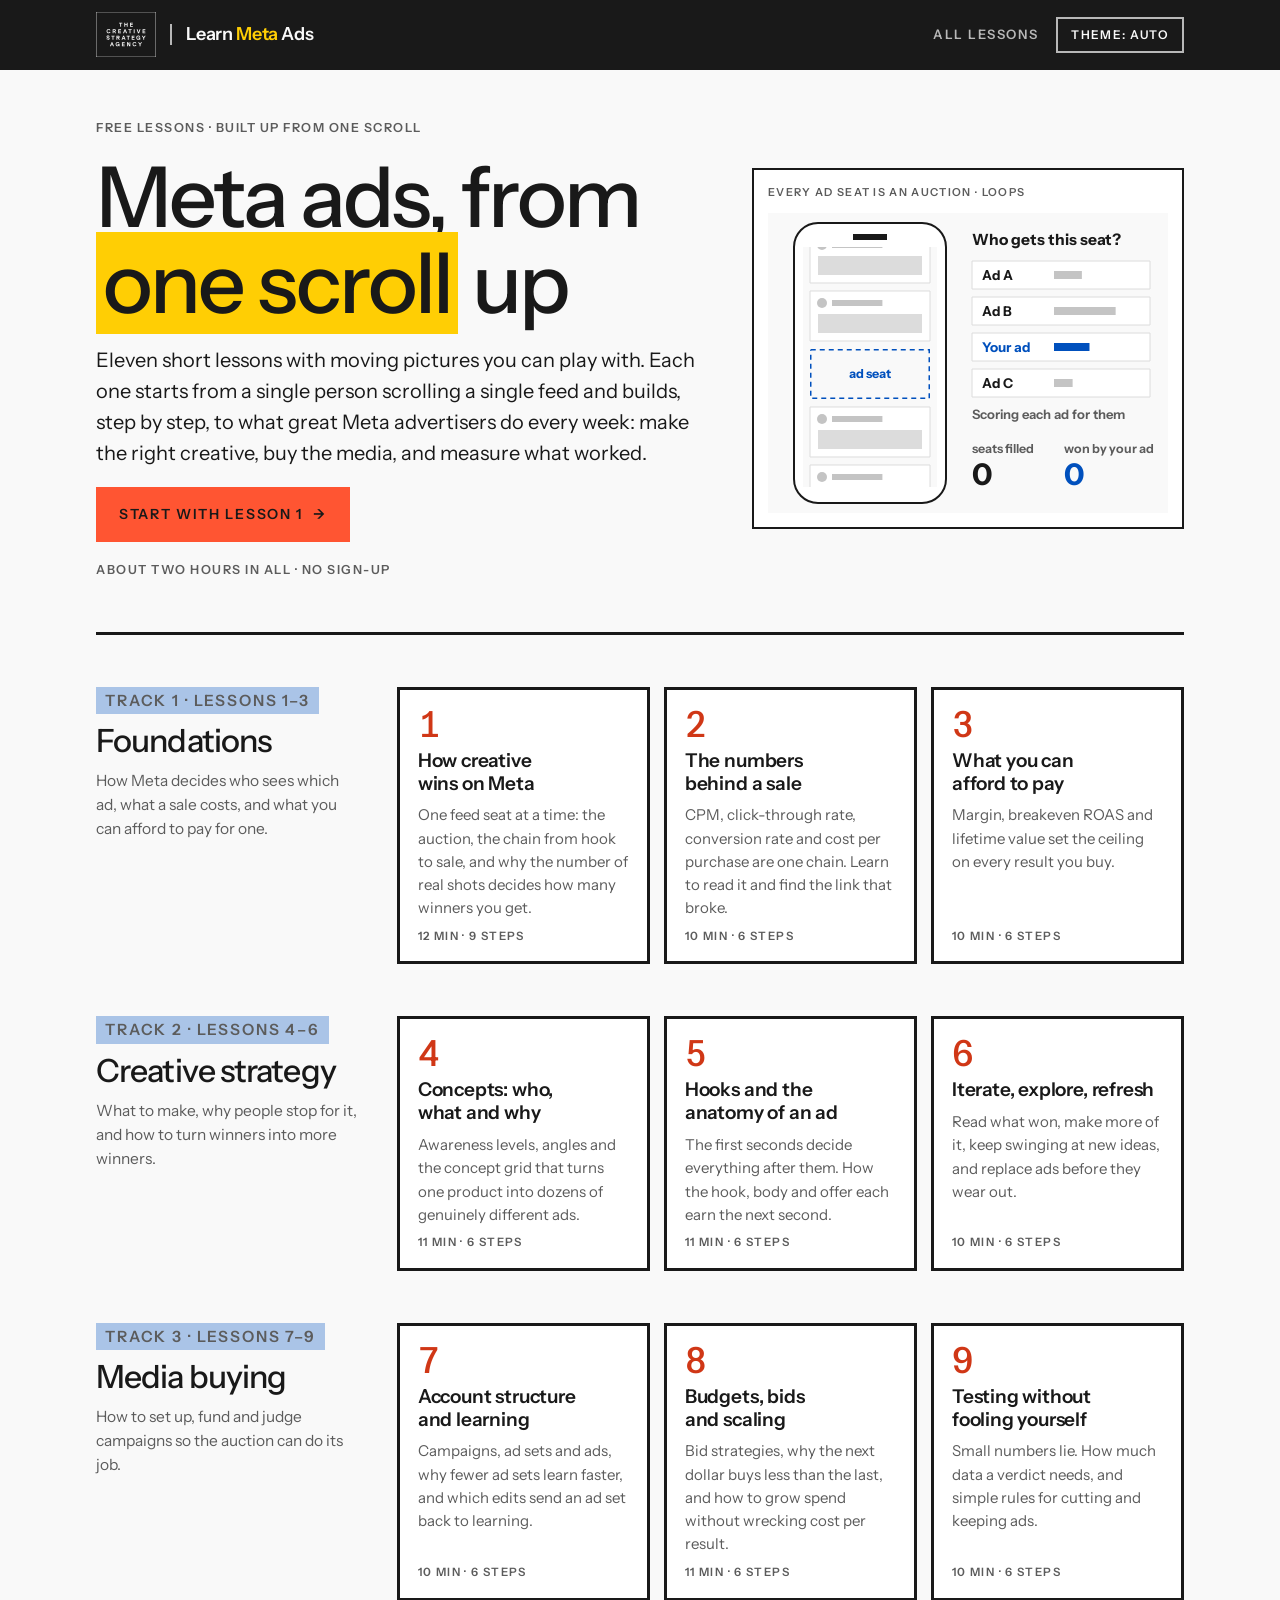
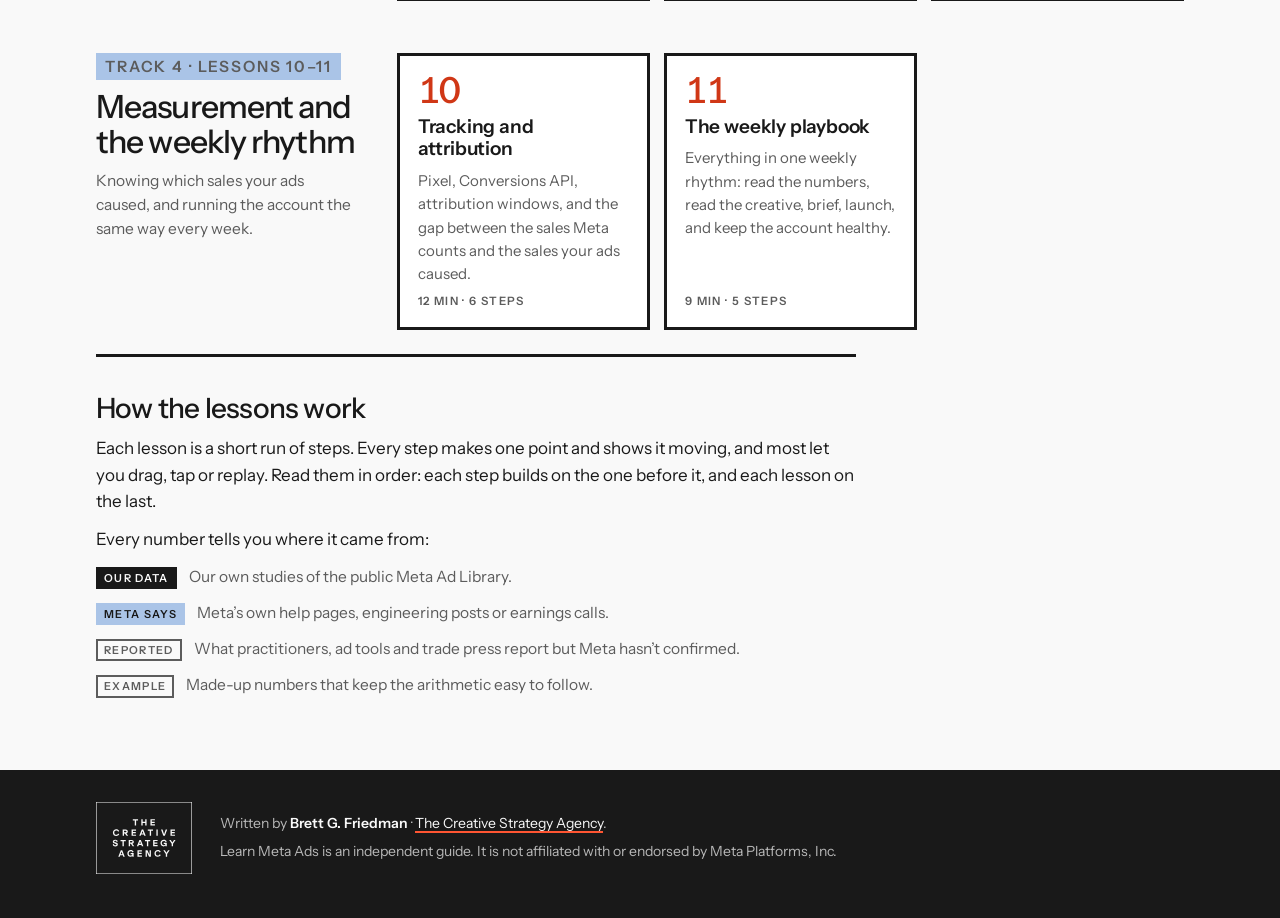
==== commit 33ad81df: "Add crawl files, page titles and course schema Search-only subset of week1-search: robots.txt groups" ====
--- a/index.html
+++ b/index.html
@@ -4,12 +4,12 @@
 <!-- head -->
 <meta charset="utf-8">
 <meta name="viewport" content="width=device-width, initial-scale=1, viewport-fit=cover">
-<title>Learn Meta Ads: Meta advertising from the ground up</title>
+<title>Free Meta Ads Course: 11 Animated Lessons · Learn Meta Ads</title>
 <meta name="description" content="Free animated lessons on Meta ads: how the auction picks ads, creative strategy, media buying, measurement and the weekly routine of a great Meta advertiser.">
 <link rel="canonical" href="https://learnmetaads.com/">
 <meta property="og:type" content="website">
 <meta property="og:site_name" content="Learn Meta Ads">
-<meta property="og:title" content="Learn Meta Ads: Meta advertising from the ground up">
+<meta property="og:title" content="Free Meta Ads Course: 11 Animated Lessons · Learn Meta Ads">
 <meta property="og:description" content="Free animated lessons on Meta ads: how the auction picks ads, creative strategy, media buying, measurement and the weekly routine of a great Meta advertiser.">
 <meta property="og:url" content="https://learnmetaads.com/">
 <meta property="og:image" content="https://learnmetaads.com/og.png">
@@ -21,6 +21,7 @@
 <link rel="stylesheet" href="https://fonts.googleapis.com/css2?family=Instrument+Sans:ital,wght@0,400..700;1,400..700&display=swap">
 <link rel="stylesheet" href="./assets/site.css">
 <script>try{var t=localStorage.getItem('lma-theme');if(t==='light'||t==='dark')document.documentElement.dataset.theme=t}catch(e){}</script>
+<script type="application/ld+json">{"@context": "https://schema.org", "@graph": [{"@type": "Organization", "@id": "https://thecreativestrategyagency.com/#org", "name": "The Creative Strategy Agency", "alternateName": "TCSA", "url": "https://thecreativestrategyagency.com/"}, {"@type": "Person", "@id": "https://thecreativestrategyagency.com/about/brett/#person", "name": "Brett G. Friedman", "jobTitle": "Founder", "worksFor": {"@id": "https://thecreativestrategyagency.com/#org"}}, {"@type": "Course", "@id": "https://learnmetaads.com/#course", "name": "Learn Meta Ads", "description": "Free animated lessons on Meta ads: how the auction picks ads, creative strategy, media buying, measurement and the weekly routine of a great Meta advertiser.", "url": "https://learnmetaads.com/", "provider": {"@id": "https://thecreativestrategyagency.com/#org"}, "author": {"@id": "https://thecreativestrategyagency.com/about/brett/#person"}, "educationalLevel": "Beginner", "timeRequired": "PT116M", "hasCourseInstance": [{"@type": "CourseInstance", "courseMode": "Online", "courseWorkload": "PT116M"}], "hasPart": [{"@id": "https://learnmetaads.com/how-creative-wins/#course"}, {"@id": "https://learnmetaads.com/the-numbers/#course"}, {"@id": "https://learnmetaads.com/what-you-can-pay/#course"}, {"@id": "https://learnmetaads.com/concepts/#course"}, {"@id": "https://learnmetaads.com/hooks/#course"}, {"@id": "https://learnmetaads.com/iterate-and-refresh/#course"}, {"@id": "https://learnmetaads.com/account-structure/#course"}, {"@id": "https://learnmetaads.com/budgets-bids-scaling/#course"}, {"@id": "https://learnmetaads.com/testing/#course"}, {"@id": "https://learnmetaads.com/tracking-attribution/#course"}, {"@id": "https://learnmetaads.com/weekly-playbook/#course"}], "offers": [{"@type": "Offer", "category": "Free", "price": 0, "priceCurrency": "USD"}], "isAccessibleForFree": true, "inLanguage": "en"}, {"@type": "ItemList", "name": "Learn Meta Ads lessons", "itemListElement": [{"@type": "ListItem", "position": 1, "url": "https://learnmetaads.com/how-creative-wins/"}, {"@type": "ListItem", "position": 2, "url": "https://learnmetaads.com/the-numbers/"}, {"@type": "ListItem", "position": 3, "url": "https://learnmetaads.com/what-you-can-pay/"}, {"@type": "ListItem", "position": 4, "url": "https://learnmetaads.com/concepts/"}, {"@type": "ListItem", "position": 5, "url": "https://learnmetaads.com/hooks/"}, {"@type": "ListItem", "position": 6, "url": "https://learnmetaads.com/iterate-and-refresh/"}, {"@type": "ListItem", "position": 7, "url": "https://learnmetaads.com/account-structure/"}, {"@type": "ListItem", "position": 8, "url": "https://learnmetaads.com/budgets-bids-scaling/"}, {"@type": "ListItem", "position": 9, "url": "https://learnmetaads.com/testing/"}, {"@type": "ListItem", "position": 10, "url": "https://learnmetaads.com/tracking-attribution/"}, {"@type": "ListItem", "position": 11, "url": "https://learnmetaads.com/weekly-playbook/"}]}]}</script>
 <!-- /head -->
 </head>
 <body>
@@ -91,7 +92,7 @@
 <footer class="foot"><div class="foot-in">
 <a class="foot-logo" href="https://thecreativestrategyagency.com/" aria-label="The Creative Strategy Agency"><img src="./assets/tcsa-logo.svg" alt="" width="96" height="72"></a>
 <div class="foot-text">
-<p>Written by <b>Brett Friedman</b> · <a href="https://thecreativestrategyagency.com/">The Creative Strategy Agency</a>.</p>
+<p>Written by <b>Brett G. Friedman</b> · <a href="https://thecreativestrategyagency.com/">The Creative Strategy Agency</a>.</p>
 <p>Learn Meta Ads is an independent guide. It is not affiliated with or endorsed by Meta Platforms, Inc.</p>
 </div>
 </div></footer>
